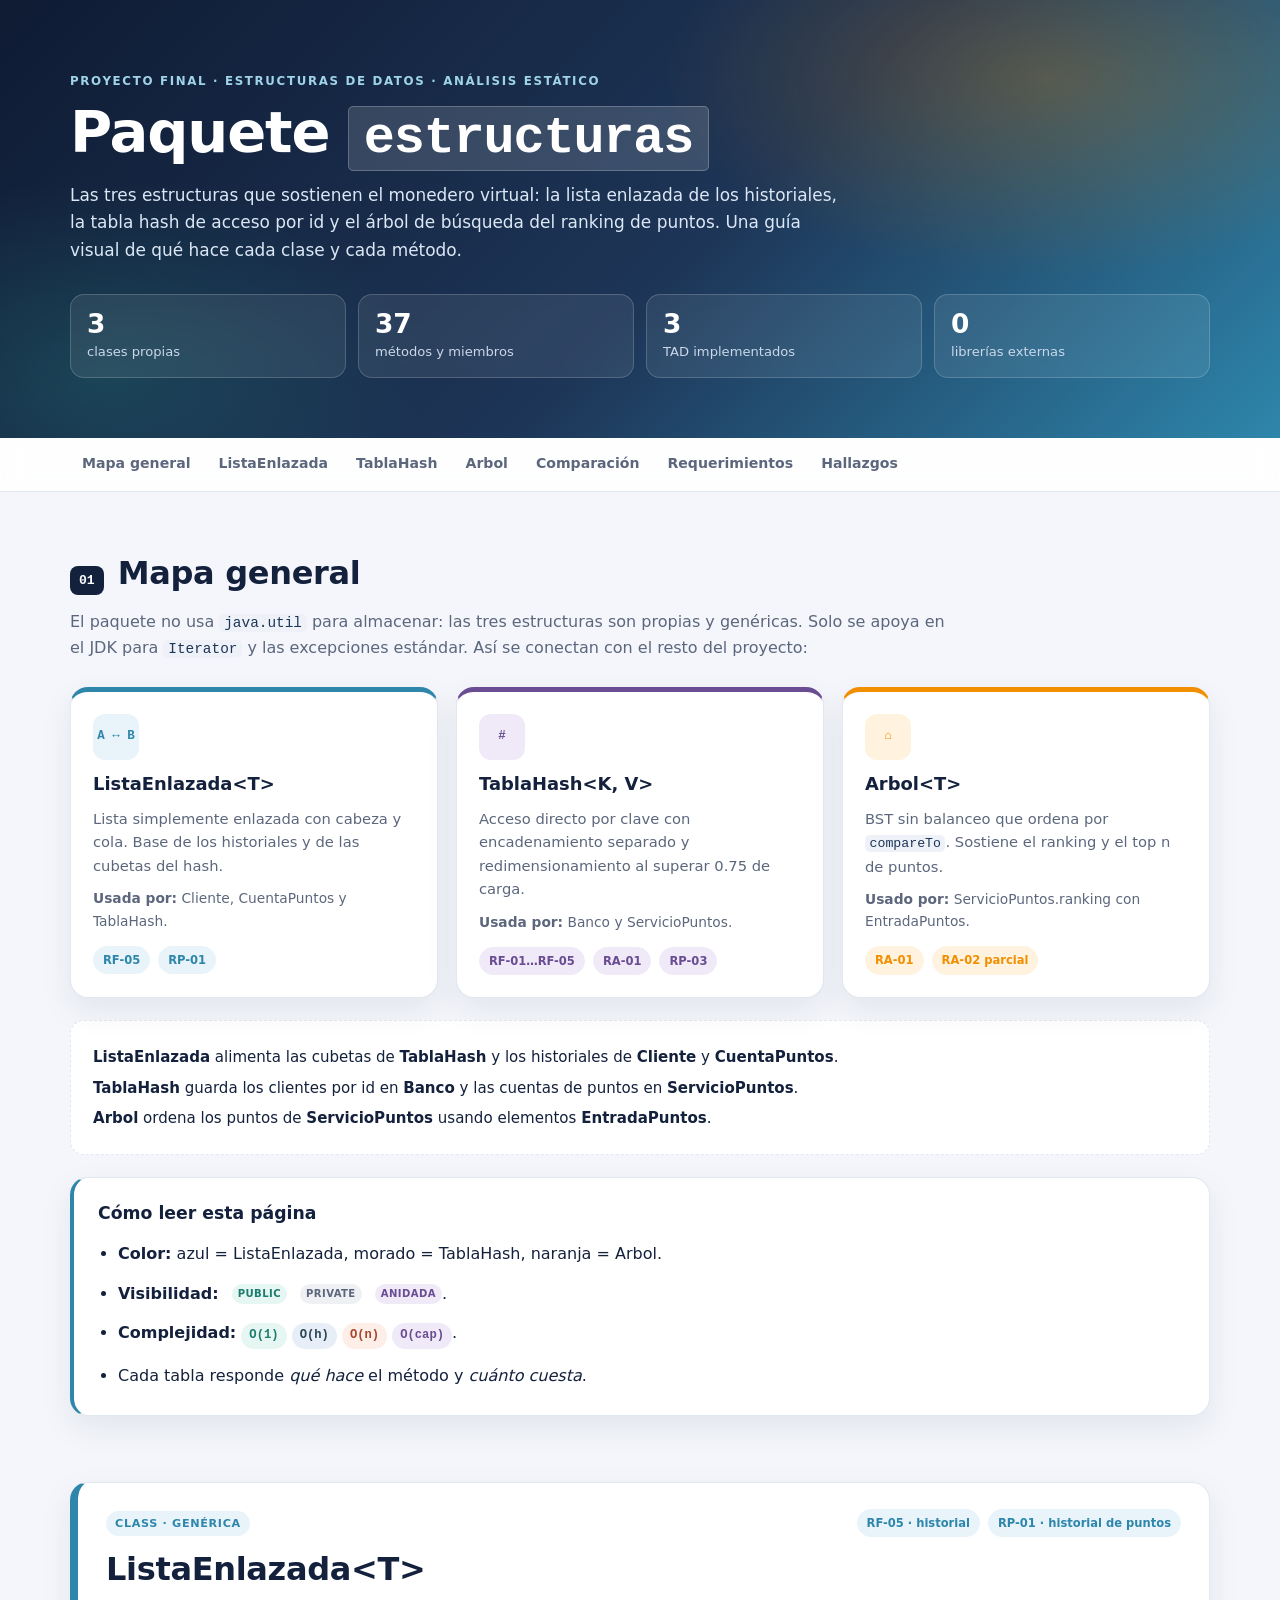
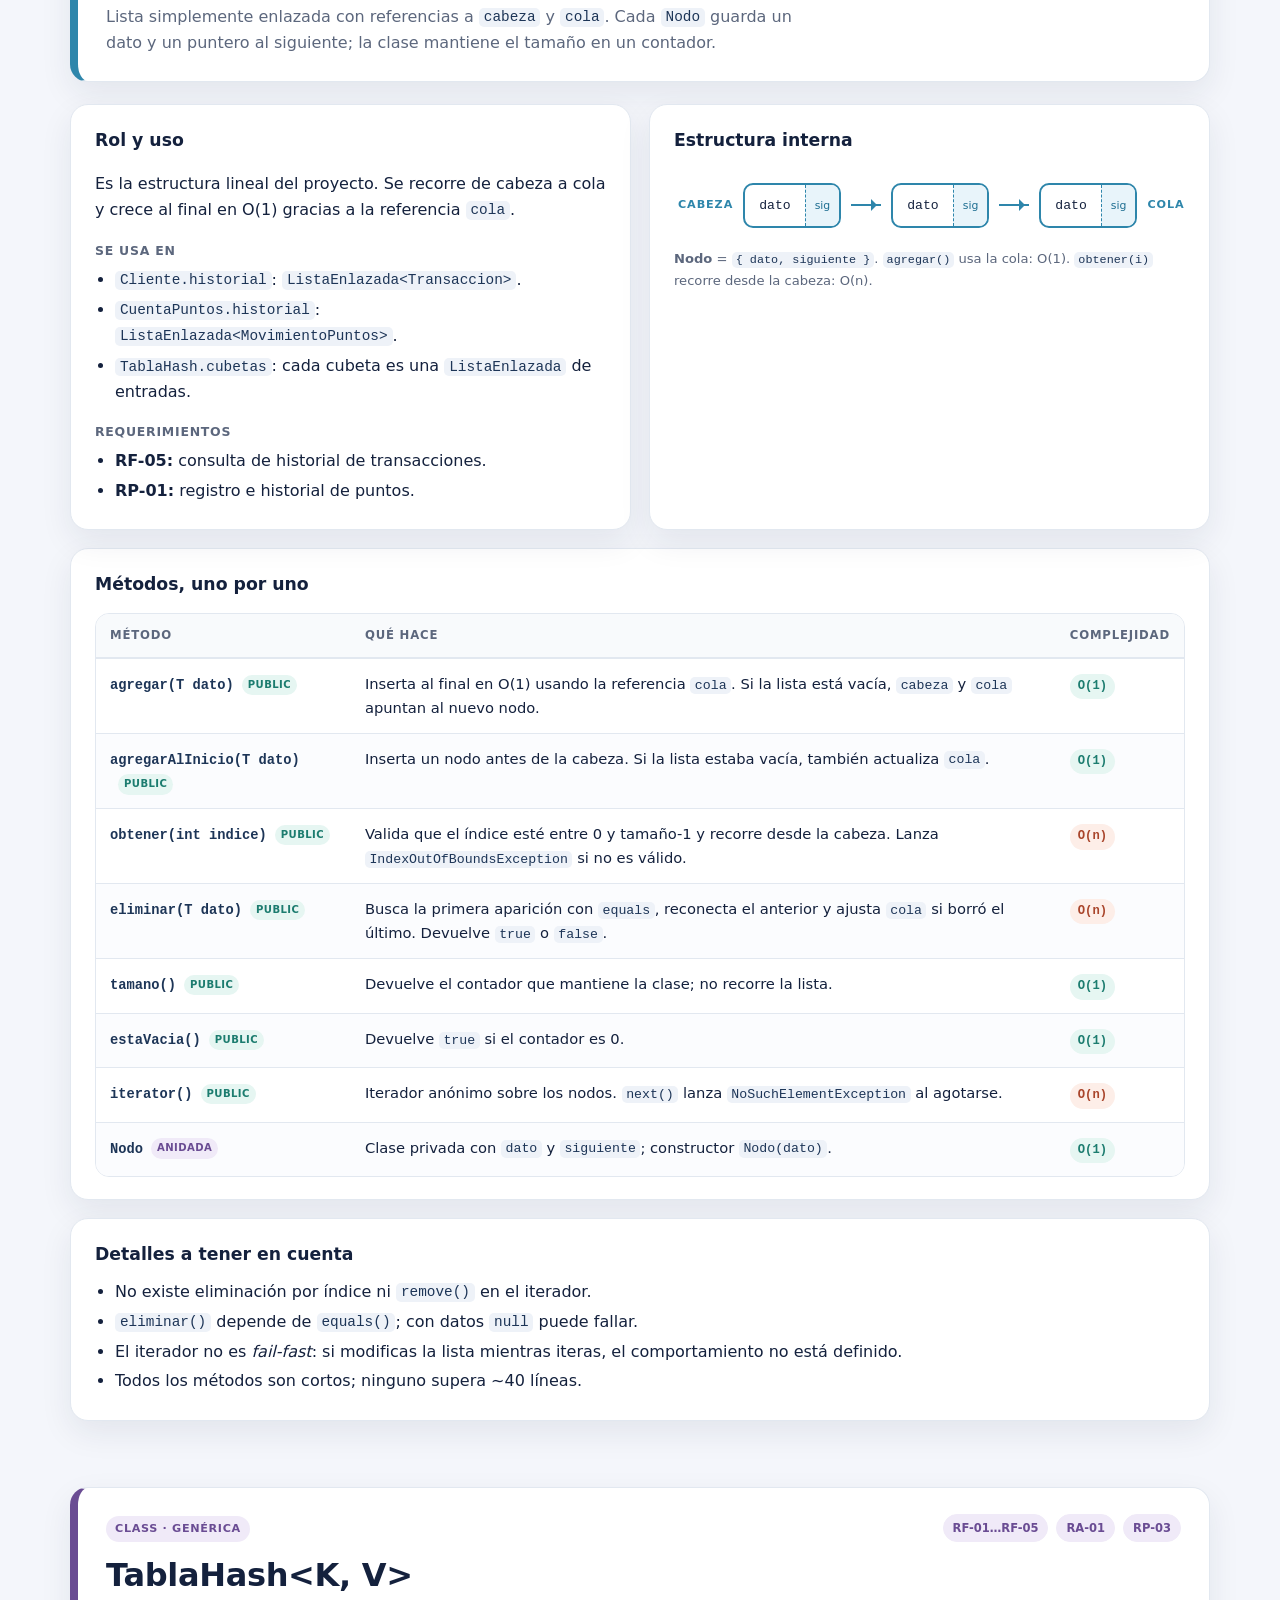
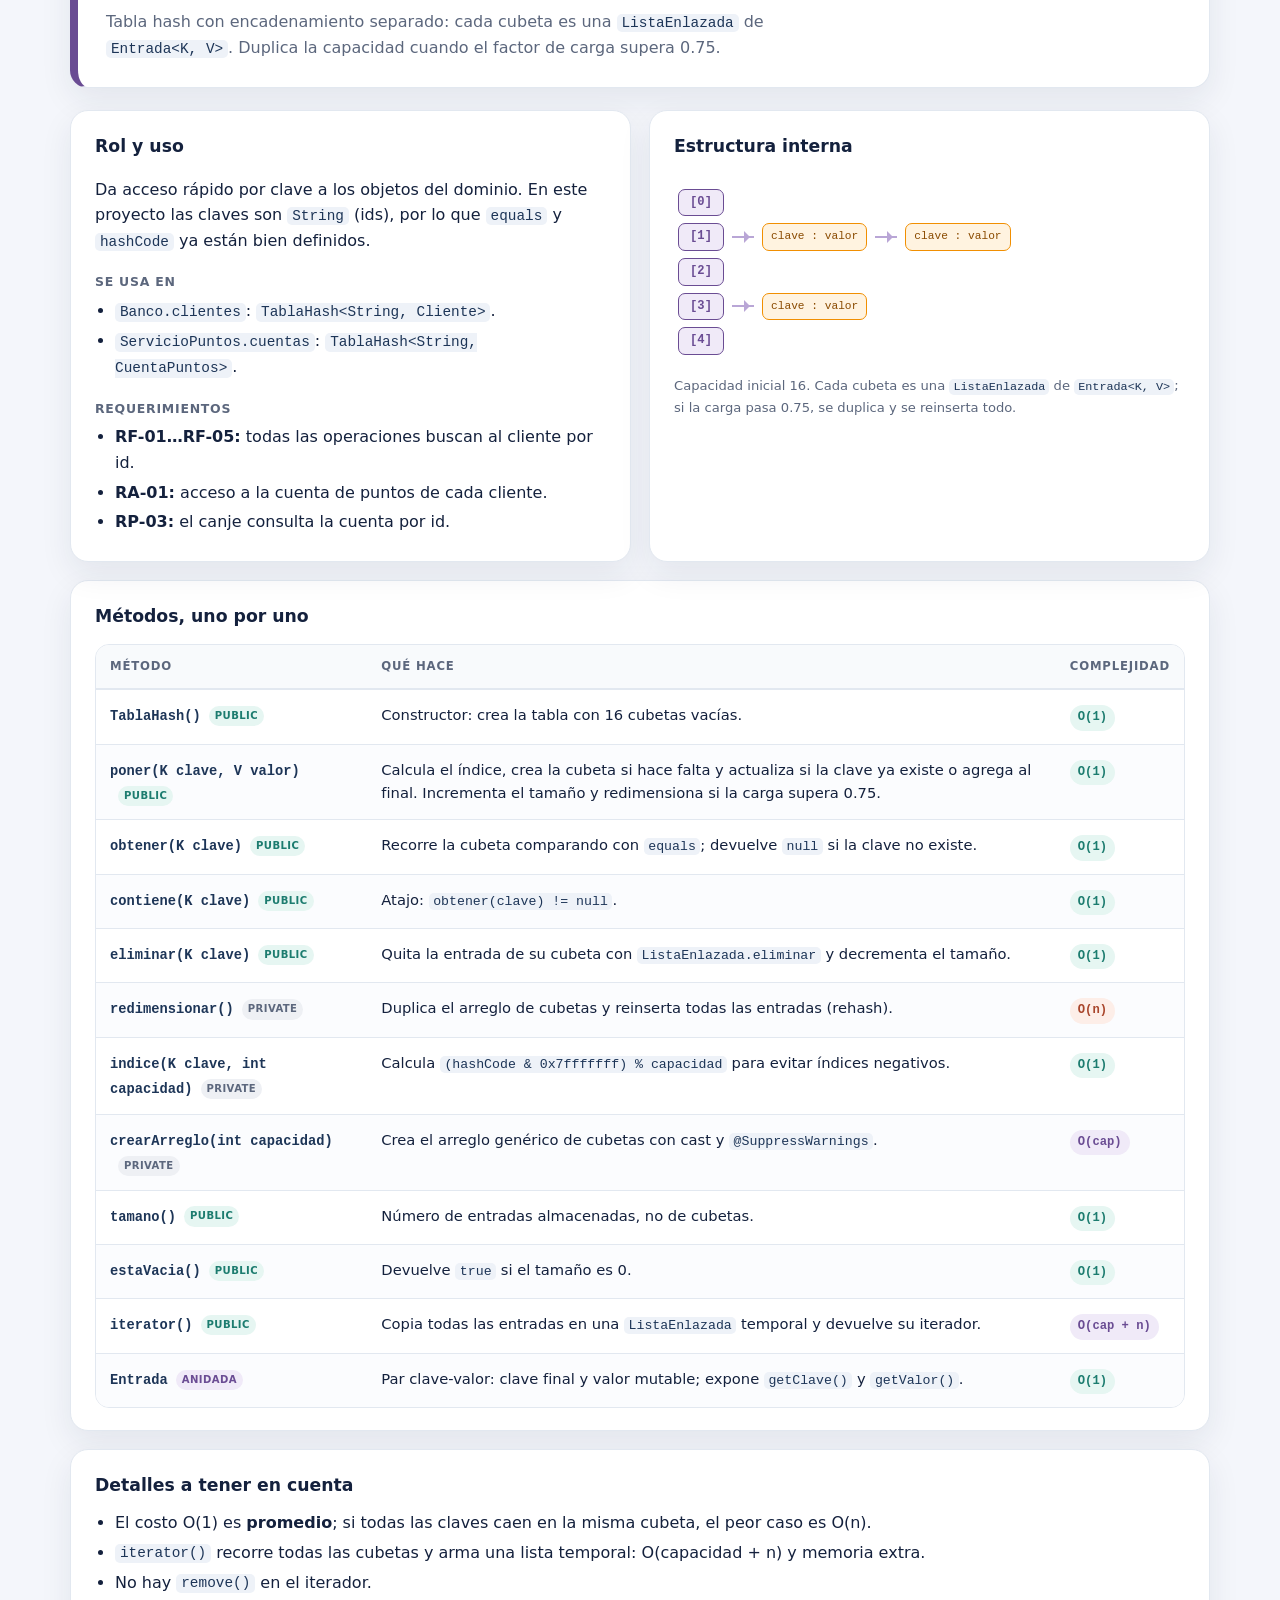
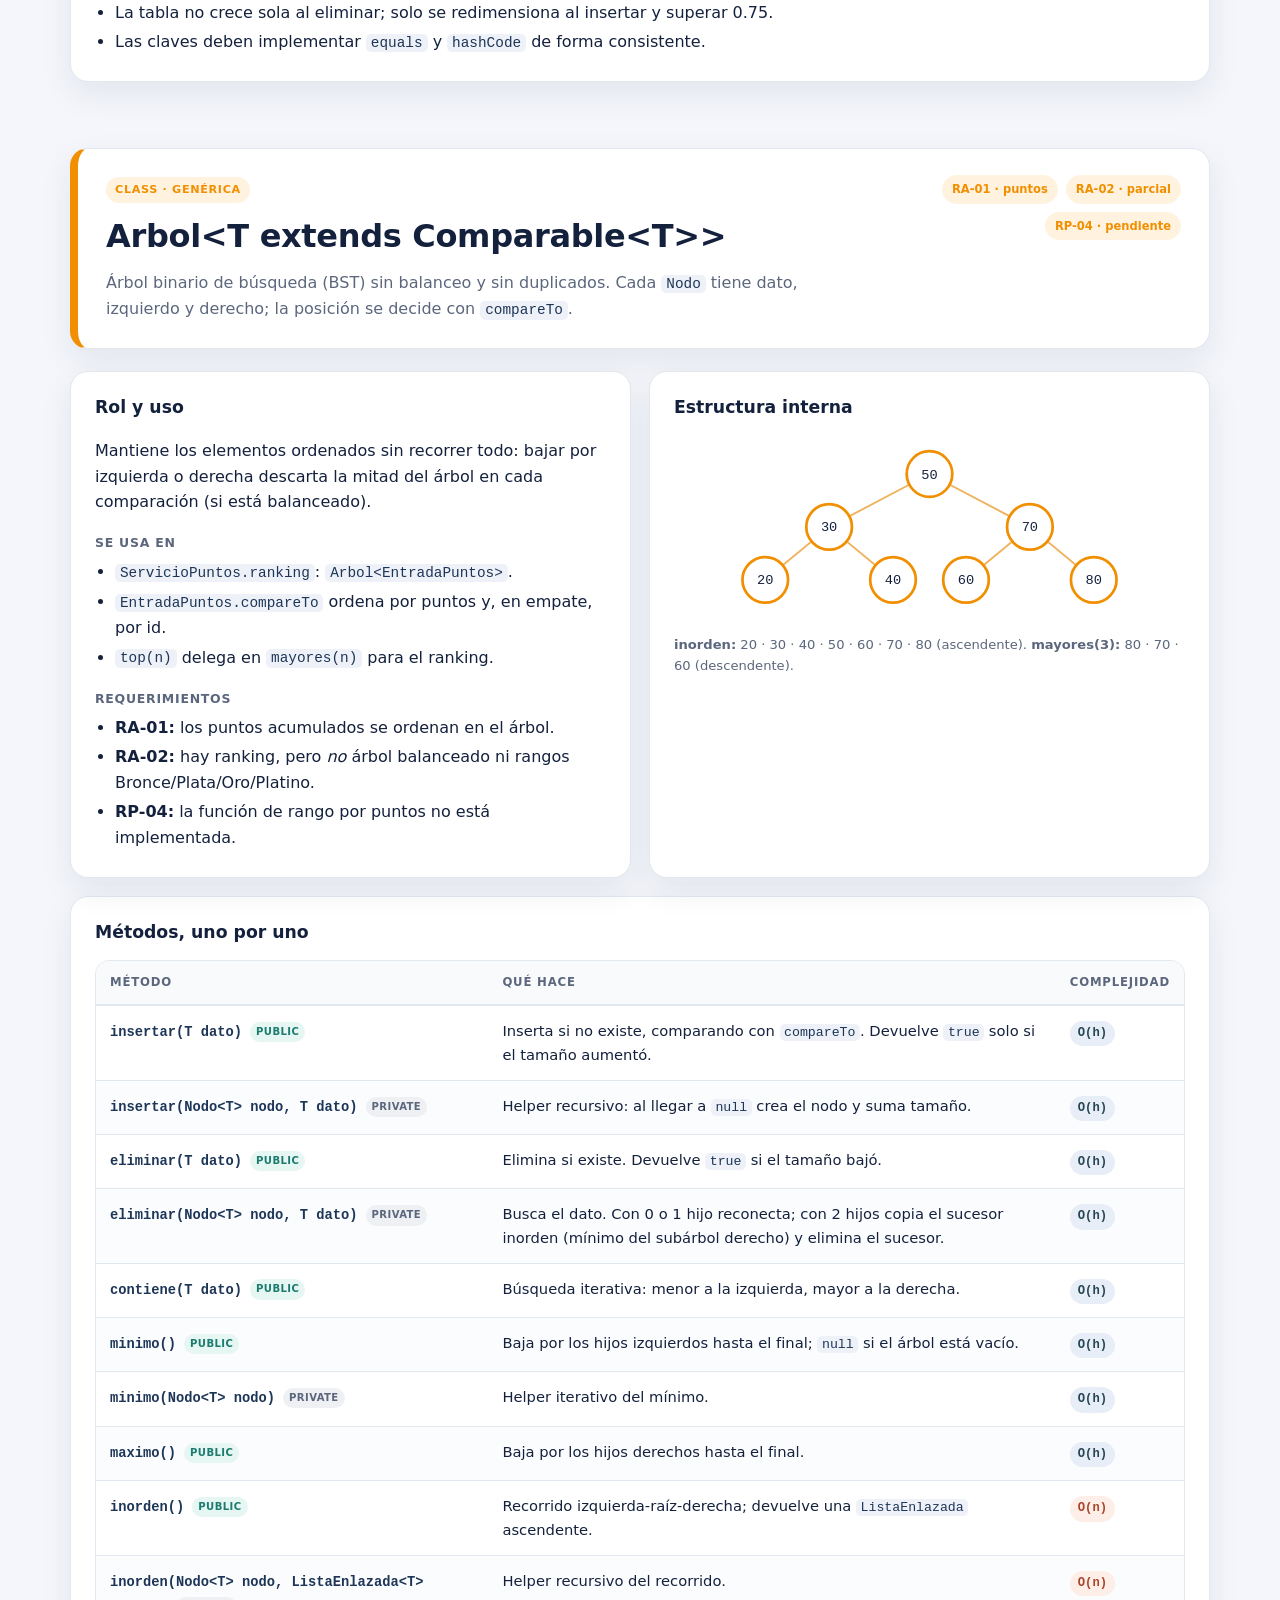
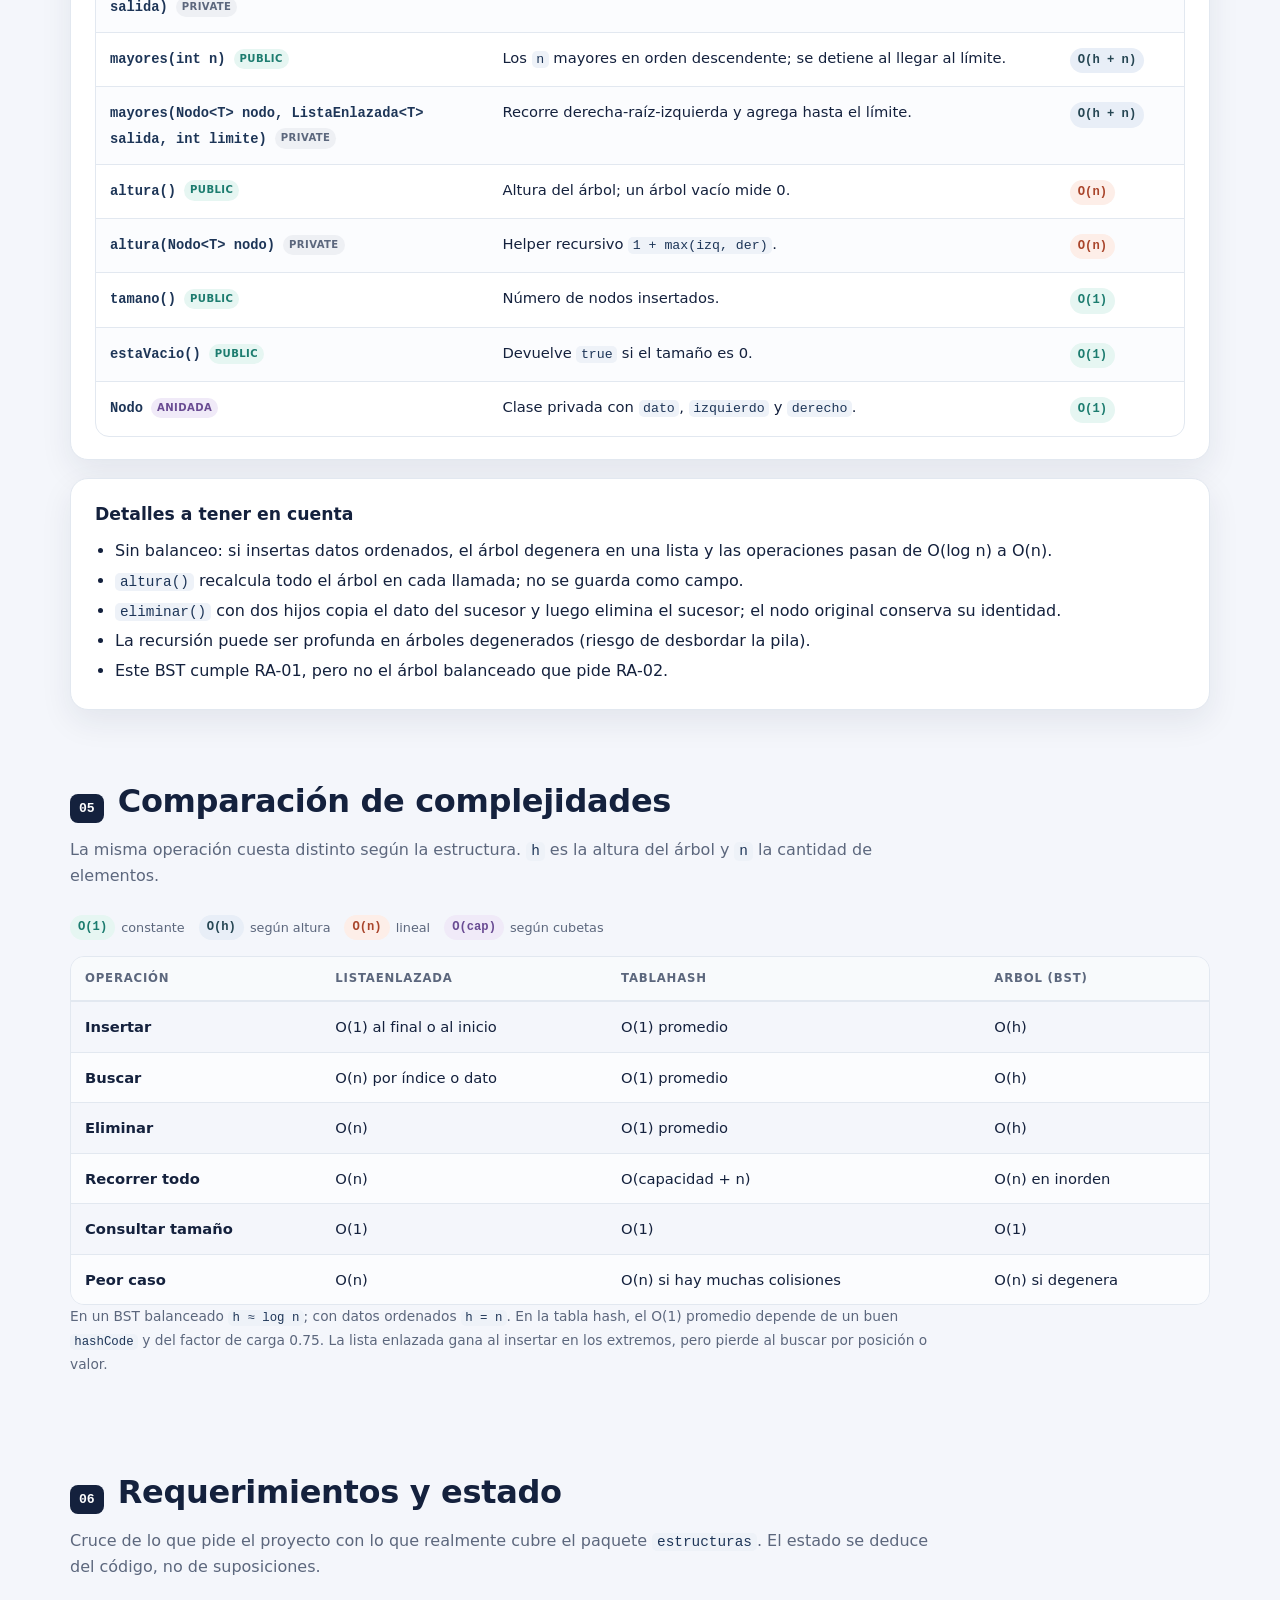
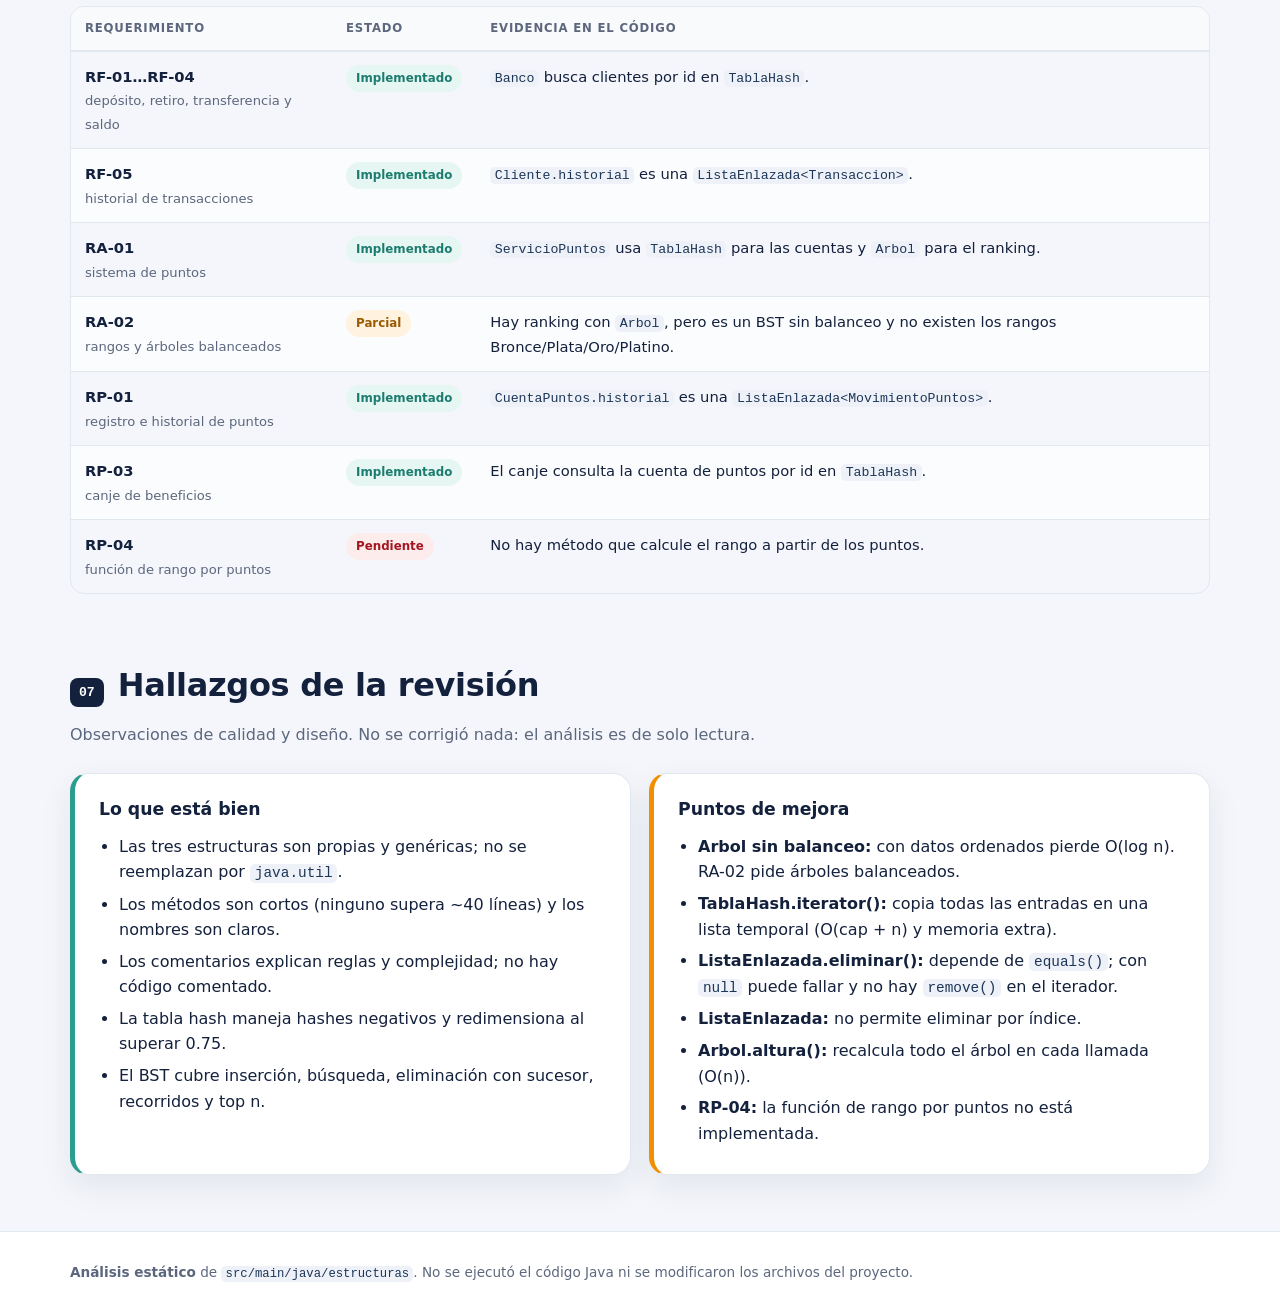
==== ilustraciones/explicacion_estructuras/index.html @ b75ca6d4 "Agrega pruebas JUnit, renombra com.monedero a interfaz y actualiza guias - Anade 49 pruebas JUnit 5 " ====
<!DOCTYPE html>
<html lang="es">
<head>
  <meta charset="UTF-8">
  <meta name="viewport" content="width=device-width, initial-scale=1">
  <meta name="description" content="Análisis visual del paquete estructuras del monedero virtual: ListaEnlazada, TablaHash y Arbol.">
  <title>Estructuras del monedero virtual</title>
  <link rel="stylesheet" href="estilos.css">
</head>
<body id="top">
  <a class="skip-link" href="#contenido">Saltar al contenido</a>

  <header class="hero">
    <div class="hero-inner">
      <p class="eyebrow">Proyecto final · Estructuras de datos · Análisis estático</p>
      <h1>Paquete <code>estructuras</code></h1>
      <p class="lead">
        Las tres estructuras que sostienen el monedero virtual: la lista enlazada de los
        historiales, la tabla hash de acceso por id y el árbol de búsqueda del ranking de
        puntos. Una guía visual de qué hace cada clase y cada método.
      </p>
      <ul class="hero-stats">
        <li><strong>3</strong><span>clases propias</span></li>
        <li><strong>37</strong><span>métodos y miembros</span></li>
        <li><strong>3</strong><span>TAD implementados</span></li>
        <li><strong>0</strong><span>librerías externas</span></li>
      </ul>
    </div>
  </header>

  <nav class="toc" aria-label="Contenido de la página">
    <div class="toc-inner">
      <a href="#mapa">Mapa general</a>
      <a href="#lista">ListaEnlazada</a>
      <a href="#hash">TablaHash</a>
      <a href="#arbol">Arbol</a>
      <a href="#comparacion">Comparación</a>
      <a href="#requerimientos">Requerimientos</a>
      <a href="#hallazgos">Hallazgos</a>
    </div>
  </nav>

  <main id="contenido">

    <section class="section" id="mapa">
      <div class="section-head">
        <span class="section-num">01</span>
        <h2>Mapa general</h2>
      </div>
      <p>
        El paquete no usa <code>java.util</code> para almacenar: las tres estructuras son
        propias y genéricas. Solo se apoya en el JDK para <code>Iterator</code> y las
        excepciones estándar. Así se conectan con el resto del proyecto:
      </p>

      <div class="map-grid">
        <article class="map-card map-lista">
          <span class="map-symbol" aria-hidden="true">A ↔ B</span>
          <h3>ListaEnlazada&lt;T&gt;</h3>
          <p>Lista simplemente enlazada con cabeza y cola. Base de los historiales y de las cubetas del hash.</p>
          <p class="map-use"><strong>Usada por:</strong> Cliente, CuentaPuntos y TablaHash.</p>
          <div class="req-tags"><span class="tag">RF-05</span><span class="tag">RP-01</span></div>
        </article>

        <article class="map-card map-hash">
          <span class="map-symbol" aria-hidden="true">#</span>
          <h3>TablaHash&lt;K, V&gt;</h3>
          <p>Acceso directo por clave con encadenamiento separado y redimensionamiento al superar 0.75 de carga.</p>
          <p class="map-use"><strong>Usada por:</strong> Banco y ServicioPuntos.</p>
          <div class="req-tags"><span class="tag">RF-01…RF-05</span><span class="tag">RA-01</span><span class="tag">RP-03</span></div>
        </article>

        <article class="map-card map-arbol">
          <span class="map-symbol" aria-hidden="true">⌂</span>
          <h3>Arbol&lt;T&gt;</h3>
          <p>BST sin balanceo que ordena por <code>compareTo</code>. Sostiene el ranking y el top n de puntos.</p>
          <p class="map-use"><strong>Usado por:</strong> ServicioPuntos.ranking con EntradaPuntos.</p>
          <div class="req-tags"><span class="tag">RA-01</span><span class="tag">RA-02 parcial</span></div>
        </article>
      </div>

      <ul class="relations">
        <li><strong>ListaEnlazada</strong> alimenta las cubetas de <strong>TablaHash</strong> y los historiales de <strong>Cliente</strong> y <strong>CuentaPuntos</strong>.</li>
        <li><strong>TablaHash</strong> guarda los clientes por id en <strong>Banco</strong> y las cuentas de puntos en <strong>ServicioPuntos</strong>.</li>
        <li><strong>Arbol</strong> ordena los puntos de <strong>ServicioPuntos</strong> usando elementos <strong>EntradaPuntos</strong>.</li>
      </ul>

      <aside class="card howto">
        <h3>Cómo leer esta página</h3>
        <ul>
          <li><strong>Color:</strong> azul = ListaEnlazada, morado = TablaHash, naranja = Arbol.</li>
          <li><strong>Visibilidad:</strong> <span class="vis public">public</span> <span class="vis private">private</span> <span class="vis nested">anidada</span>.</li>
          <li><strong>Complejidad:</strong> <span class="complexity o1">O(1)</span> <span class="complexity oh">O(h)</span> <span class="complexity on">O(n)</span> <span class="complexity ocap">O(cap)</span>.</li>
          <li>Cada tabla responde <em>qué hace</em> el método y <em>cuánto cuesta</em>.</li>
        </ul>
      </aside>
    </section>

    <section class="section class-lista" id="lista">
      <div class="class-head">
        <div>
          <span class="badge-kind">Class · genérica</span>
          <h2>ListaEnlazada&lt;T&gt;</h2>
          <p>
            Lista simplemente enlazada con referencias a <code>cabeza</code> y
            <code>cola</code>. Cada <code>Nodo</code> guarda un dato y un puntero al
            siguiente; la clase mantiene el tamaño en un contador.
          </p>
        </div>
        <div class="req-tags">
          <span class="tag">RF-05 · historial</span>
          <span class="tag">RP-01 · historial de puntos</span>
        </div>
      </div>

      <div class="grid-2">
        <article class="card">
          <h3>Rol y uso</h3>
          <p>
            Es la estructura lineal del proyecto. Se recorre de cabeza a cola y crece al
            final en O(1) gracias a la referencia <code>cola</code>.
          </p>
          <h4>Se usa en</h4>
          <ul>
            <li><code>Cliente.historial</code>: <code>ListaEnlazada&lt;Transaccion&gt;</code>.</li>
            <li><code>CuentaPuntos.historial</code>: <code>ListaEnlazada&lt;MovimientoPuntos&gt;</code>.</li>
            <li><code>TablaHash.cubetas</code>: cada cubeta es una <code>ListaEnlazada</code> de entradas.</li>
          </ul>
          <h4>Requerimientos</h4>
          <ul>
            <li><strong>RF-05:</strong> consulta de historial de transacciones.</li>
            <li><strong>RP-01:</strong> registro e historial de puntos.</li>
          </ul>
        </article>

        <article class="card visual-card">
          <h3>Estructura interna</h3>
          <div class="visual-scroll">
            <div class="ll" role="img" aria-label="Lista enlazada: cabeza apunta a tres nodos y cola al último">
              <span class="ll-label">cabeza</span>
              <div class="ll-node"><span class="ll-data">dato</span><span class="ll-sig">sig</span></div>
              <span class="ll-arrow" aria-hidden="true"></span>
              <div class="ll-node"><span class="ll-data">dato</span><span class="ll-sig">sig</span></div>
              <span class="ll-arrow" aria-hidden="true"></span>
              <div class="ll-node"><span class="ll-data">dato</span><span class="ll-sig">sig</span></div>
              <span class="ll-label">cola</span>
            </div>
          </div>
          <p class="caption">
            <strong>Nodo</strong> = <code>{ dato, siguiente }</code>. <code>agregar()</code>
            usa la cola: O(1). <code>obtener(i)</code> recorre desde la cabeza: O(n).
          </p>
        </article>
      </div>

      <article class="card method-card">
        <h3>Métodos, uno por uno</h3>
        <div class="table-wrap">
          <table>
            <caption class="sr-only">Métodos de ListaEnlazada</caption>
            <thead>
              <tr><th>Método</th><th>Qué hace</th><th>Complejidad</th></tr>
            </thead>
            <tbody>
              <tr>
                <td class="sig"><code>agregar(T dato)</code><span class="vis public">public</span></td>
                <td>Inserta al final en O(1) usando la referencia <code>cola</code>. Si la lista está vacía, <code>cabeza</code> y <code>cola</code> apuntan al nuevo nodo.</td>
                <td><span class="complexity o1">O(1)</span></td>
              </tr>
              <tr>
                <td class="sig"><code>agregarAlInicio(T dato)</code><span class="vis public">public</span></td>
                <td>Inserta un nodo antes de la cabeza. Si la lista estaba vacía, también actualiza <code>cola</code>.</td>
                <td><span class="complexity o1">O(1)</span></td>
              </tr>
              <tr>
                <td class="sig"><code>obtener(int indice)</code><span class="vis public">public</span></td>
                <td>Valida que el índice esté entre 0 y tamaño-1 y recorre desde la cabeza. Lanza <code>IndexOutOfBoundsException</code> si no es válido.</td>
                <td><span class="complexity on">O(n)</span></td>
              </tr>
              <tr>
                <td class="sig"><code>eliminar(T dato)</code><span class="vis public">public</span></td>
                <td>Busca la primera aparición con <code>equals</code>, reconecta el anterior y ajusta <code>cola</code> si borró el último. Devuelve <code>true</code> o <code>false</code>.</td>
                <td><span class="complexity on">O(n)</span></td>
              </tr>
              <tr>
                <td class="sig"><code>tamano()</code><span class="vis public">public</span></td>
                <td>Devuelve el contador que mantiene la clase; no recorre la lista.</td>
                <td><span class="complexity o1">O(1)</span></td>
              </tr>
              <tr>
                <td class="sig"><code>estaVacia()</code><span class="vis public">public</span></td>
                <td>Devuelve <code>true</code> si el contador es 0.</td>
                <td><span class="complexity o1">O(1)</span></td>
              </tr>
              <tr>
                <td class="sig"><code>iterator()</code><span class="vis public">public</span></td>
                <td>Iterador anónimo sobre los nodos. <code>next()</code> lanza <code>NoSuchElementException</code> al agotarse.</td>
                <td><span class="complexity on">O(n)</span></td>
              </tr>
              <tr>
                <td class="sig"><code>Nodo</code><span class="vis nested">anidada</span></td>
                <td>Clase privada con <code>dato</code> y <code>siguiente</code>; constructor <code>Nodo(dato)</code>.</td>
                <td><span class="complexity o1">O(1)</span></td>
              </tr>
            </tbody>
          </table>
        </div>
      </article>

      <article class="card notes">
        <h3>Detalles a tener en cuenta</h3>
        <ul>
          <li>No existe eliminación por índice ni <code>remove()</code> en el iterador.</li>
          <li><code>eliminar()</code> depende de <code>equals()</code>; con datos <code>null</code> puede fallar.</li>
          <li>El iterador no es <em>fail-fast</em>: si modificas la lista mientras iteras, el comportamiento no está definido.</li>
          <li>Todos los métodos son cortos; ninguno supera ~40 líneas.</li>
        </ul>
      </article>
    </section>

    <section class="section class-hash" id="hash">
      <div class="class-head">
        <div>
          <span class="badge-kind">Class · genérica</span>
          <h2>TablaHash&lt;K, V&gt;</h2>
          <p>
            Tabla hash con encadenamiento separado: cada cubeta es una
            <code>ListaEnlazada</code> de <code>Entrada&lt;K, V&gt;</code>. Duplica la
            capacidad cuando el factor de carga supera 0.75.
          </p>
        </div>
        <div class="req-tags">
          <span class="tag">RF-01…RF-05</span>
          <span class="tag">RA-01</span>
          <span class="tag">RP-03</span>
        </div>
      </div>

      <div class="grid-2">
        <article class="card">
          <h3>Rol y uso</h3>
          <p>
            Da acceso rápido por clave a los objetos del dominio. En este proyecto las
            claves son <code>String</code> (ids), por lo que <code>equals</code> y
            <code>hashCode</code> ya están bien definidos.
          </p>
          <h4>Se usa en</h4>
          <ul>
            <li><code>Banco.clientes</code>: <code>TablaHash&lt;String, Cliente&gt;</code>.</li>
            <li><code>ServicioPuntos.cuentas</code>: <code>TablaHash&lt;String, CuentaPuntos&gt;</code>.</li>
          </ul>
          <h4>Requerimientos</h4>
          <ul>
            <li><strong>RF-01…RF-05:</strong> todas las operaciones buscan al cliente por id.</li>
            <li><strong>RA-01:</strong> acceso a la cuenta de puntos de cada cliente.</li>
            <li><strong>RP-03:</strong> el canje consulta la cuenta por id.</li>
          </ul>
        </article>

        <article class="card visual-card">
          <h3>Estructura interna</h3>
          <div class="visual-scroll">
            <div class="hash" role="img" aria-label="Tabla hash con cinco cubetas; las cubetas 1 y 3 tienen entradas encadenadas">
              <div class="bucket-row"><span class="bucket">[0]</span></div>
              <div class="bucket-row">
                <span class="bucket">[1]</span>
                <span class="chain-arrow" aria-hidden="true"></span>
                <span class="entry">clave : valor</span>
                <span class="chain-arrow" aria-hidden="true"></span>
                <span class="entry">clave : valor</span>
              </div>
              <div class="bucket-row"><span class="bucket">[2]</span></div>
              <div class="bucket-row">
                <span class="bucket">[3]</span>
                <span class="chain-arrow" aria-hidden="true"></span>
                <span class="entry">clave : valor</span>
              </div>
              <div class="bucket-row"><span class="bucket">[4]</span></div>
            </div>
          </div>
          <p class="caption">
            Capacidad inicial 16. Cada cubeta es una <code>ListaEnlazada</code> de
            <code>Entrada&lt;K, V&gt;</code>; si la carga pasa 0.75, se duplica y se
            reinserta todo.
          </p>
        </article>
      </div>

      <article class="card method-card">
        <h3>Métodos, uno por uno</h3>
        <div class="table-wrap">
          <table>
            <caption class="sr-only">Métodos de TablaHash</caption>
            <thead>
              <tr><th>Método</th><th>Qué hace</th><th>Complejidad</th></tr>
            </thead>
            <tbody>
              <tr>
                <td class="sig"><code>TablaHash()</code><span class="vis public">public</span></td>
                <td>Constructor: crea la tabla con 16 cubetas vacías.</td>
                <td><span class="complexity o1">O(1)</span></td>
              </tr>
              <tr>
                <td class="sig"><code>poner(K clave, V valor)</code><span class="vis public">public</span></td>
                <td>Calcula el índice, crea la cubeta si hace falta y actualiza si la clave ya existe o agrega al final. Incrementa el tamaño y redimensiona si la carga supera 0.75.</td>
                <td><span class="complexity o1">O(1)</span></td>
              </tr>
              <tr>
                <td class="sig"><code>obtener(K clave)</code><span class="vis public">public</span></td>
                <td>Recorre la cubeta comparando con <code>equals</code>; devuelve <code>null</code> si la clave no existe.</td>
                <td><span class="complexity o1">O(1)</span></td>
              </tr>
              <tr>
                <td class="sig"><code>contiene(K clave)</code><span class="vis public">public</span></td>
                <td>Atajo: <code>obtener(clave) != null</code>.</td>
                <td><span class="complexity o1">O(1)</span></td>
              </tr>
              <tr>
                <td class="sig"><code>eliminar(K clave)</code><span class="vis public">public</span></td>
                <td>Quita la entrada de su cubeta con <code>ListaEnlazada.eliminar</code> y decrementa el tamaño.</td>
                <td><span class="complexity o1">O(1)</span></td>
              </tr>
              <tr>
                <td class="sig"><code>redimensionar()</code><span class="vis private">private</span></td>
                <td>Duplica el arreglo de cubetas y reinserta todas las entradas (rehash).</td>
                <td><span class="complexity on">O(n)</span></td>
              </tr>
              <tr>
                <td class="sig"><code>indice(K clave, int capacidad)</code><span class="vis private">private</span></td>
                <td>Calcula <code>(hashCode &amp; 0x7fffffff) % capacidad</code> para evitar índices negativos.</td>
                <td><span class="complexity o1">O(1)</span></td>
              </tr>
              <tr>
                <td class="sig"><code>crearArreglo(int capacidad)</code><span class="vis private">private</span></td>
                <td>Crea el arreglo genérico de cubetas con cast y <code>@SuppressWarnings</code>.</td>
                <td><span class="complexity ocap">O(cap)</span></td>
              </tr>
              <tr>
                <td class="sig"><code>tamano()</code><span class="vis public">public</span></td>
                <td>Número de entradas almacenadas, no de cubetas.</td>
                <td><span class="complexity o1">O(1)</span></td>
              </tr>
              <tr>
                <td class="sig"><code>estaVacia()</code><span class="vis public">public</span></td>
                <td>Devuelve <code>true</code> si el tamaño es 0.</td>
                <td><span class="complexity o1">O(1)</span></td>
              </tr>
              <tr>
                <td class="sig"><code>iterator()</code><span class="vis public">public</span></td>
                <td>Copia todas las entradas en una <code>ListaEnlazada</code> temporal y devuelve su iterador.</td>
                <td><span class="complexity ocap">O(cap + n)</span></td>
              </tr>
              <tr>
                <td class="sig"><code>Entrada</code><span class="vis nested">anidada</span></td>
                <td>Par clave-valor: clave final y valor mutable; expone <code>getClave()</code> y <code>getValor()</code>.</td>
                <td><span class="complexity o1">O(1)</span></td>
              </tr>
            </tbody>
          </table>
        </div>
      </article>

      <article class="card notes">
        <h3>Detalles a tener en cuenta</h3>
        <ul>
          <li>El costo O(1) es <strong>promedio</strong>; si todas las claves caen en la misma cubeta, el peor caso es O(n).</li>
          <li><code>iterator()</code> recorre todas las cubetas y arma una lista temporal: O(capacidad + n) y memoria extra.</li>
          <li>No hay <code>remove()</code> en el iterador.</li>
          <li>La tabla no crece sola al eliminar; solo se redimensiona al insertar y superar 0.75.</li>
          <li>Las claves deben implementar <code>equals</code> y <code>hashCode</code> de forma consistente.</li>
        </ul>
      </article>
    </section>

    <section class="section class-arbol" id="arbol">
      <div class="class-head">
        <div>
          <span class="badge-kind">Class · genérica</span>
          <h2>Arbol&lt;T extends Comparable&lt;T&gt;&gt;</h2>
          <p>
            Árbol binario de búsqueda (BST) sin balanceo y sin duplicados. Cada
            <code>Nodo</code> tiene dato, izquierdo y derecho; la posición se decide con
            <code>compareTo</code>.
          </p>
        </div>
        <div class="req-tags">
          <span class="tag">RA-01 · puntos</span>
          <span class="tag">RA-02 · parcial</span>
          <span class="tag">RP-04 · pendiente</span>
        </div>
      </div>

      <div class="grid-2">
        <article class="card">
          <h3>Rol y uso</h3>
          <p>
            Mantiene los elementos ordenados sin recorrer todo: bajar por izquierda o
            derecha descarta la mitad del árbol en cada comparación (si está balanceado).
          </p>
          <h4>Se usa en</h4>
          <ul>
            <li><code>ServicioPuntos.ranking</code>: <code>Arbol&lt;EntradaPuntos&gt;</code>.</li>
            <li><code>EntradaPuntos.compareTo</code> ordena por puntos y, en empate, por id.</li>
            <li><code>top(n)</code> delega en <code>mayores(n)</code> para el ranking.</li>
          </ul>
          <h4>Requerimientos</h4>
          <ul>
            <li><strong>RA-01:</strong> los puntos acumulados se ordenan en el árbol.</li>
            <li><strong>RA-02:</strong> hay ranking, pero <em>no</em> árbol balanceado ni rangos Bronce/Plata/Oro/Platino.</li>
            <li><strong>RP-04:</strong> la función de rango por puntos no está implementada.</li>
          </ul>
        </article>

        <article class="card visual-card">
          <h3>Estructura interna</h3>
          <svg class="tree-visual" viewBox="0 0 560 210" role="img" aria-labelledby="arbol-title arbol-desc">
            <title id="arbol-title">Árbol binario de búsqueda de ejemplo</title>
            <desc id="arbol-desc">El 50 está en la raíz; 30 y 70 cuelgan de él; 20, 40, 60 y 80 son hojas.</desc>
            <g stroke="#f0b25e" stroke-width="2">
              <line x1="280" y1="46" x2="170" y2="104"></line>
              <line x1="280" y1="46" x2="390" y2="104"></line>
              <line x1="170" y1="104" x2="100" y2="162"></line>
              <line x1="170" y1="104" x2="240" y2="162"></line>
              <line x1="390" y1="104" x2="320" y2="162"></line>
              <line x1="390" y1="104" x2="460" y2="162"></line>
            </g>
            <g fill="#ffffff" stroke="#f18f01" stroke-width="3">
              <circle cx="280" cy="46" r="25"></circle>
              <circle cx="170" cy="104" r="25"></circle>
              <circle cx="390" cy="104" r="25"></circle>
              <circle cx="100" cy="162" r="25"></circle>
              <circle cx="240" cy="162" r="25"></circle>
              <circle cx="320" cy="162" r="25"></circle>
              <circle cx="460" cy="162" r="25"></circle>
            </g>
            <g fill="#14213d" font-family="Consolas, monospace" font-size="15" text-anchor="middle">
              <text x="280" y="51">50</text>
              <text x="170" y="109">30</text>
              <text x="390" y="109">70</text>
              <text x="100" y="167">20</text>
              <text x="240" y="167">40</text>
              <text x="320" y="167">60</text>
              <text x="460" y="167">80</text>
            </g>
          </svg>
          <p class="caption">
            <strong>inorden:</strong> 20 · 30 · 40 · 50 · 60 · 70 · 80 (ascendente).
            <strong>mayores(3):</strong> 80 · 70 · 60 (descendente).
          </p>
        </article>
      </div>

      <article class="card method-card">
        <h3>Métodos, uno por uno</h3>
        <div class="table-wrap">
          <table>
            <caption class="sr-only">Métodos de Arbol</caption>
            <thead>
              <tr><th>Método</th><th>Qué hace</th><th>Complejidad</th></tr>
            </thead>
            <tbody>
              <tr>
                <td class="sig"><code>insertar(T dato)</code><span class="vis public">public</span></td>
                <td>Inserta si no existe, comparando con <code>compareTo</code>. Devuelve <code>true</code> solo si el tamaño aumentó.</td>
                <td><span class="complexity oh">O(h)</span></td>
              </tr>
              <tr>
                <td class="sig"><code>insertar(Nodo&lt;T&gt; nodo, T dato)</code><span class="vis private">private</span></td>
                <td>Helper recursivo: al llegar a <code>null</code> crea el nodo y suma tamaño.</td>
                <td><span class="complexity oh">O(h)</span></td>
              </tr>
              <tr>
                <td class="sig"><code>eliminar(T dato)</code><span class="vis public">public</span></td>
                <td>Elimina si existe. Devuelve <code>true</code> si el tamaño bajó.</td>
                <td><span class="complexity oh">O(h)</span></td>
              </tr>
              <tr>
                <td class="sig"><code>eliminar(Nodo&lt;T&gt; nodo, T dato)</code><span class="vis private">private</span></td>
                <td>Busca el dato. Con 0 o 1 hijo reconecta; con 2 hijos copia el sucesor inorden (mínimo del subárbol derecho) y elimina el sucesor.</td>
                <td><span class="complexity oh">O(h)</span></td>
              </tr>
              <tr>
                <td class="sig"><code>contiene(T dato)</code><span class="vis public">public</span></td>
                <td>Búsqueda iterativa: menor a la izquierda, mayor a la derecha.</td>
                <td><span class="complexity oh">O(h)</span></td>
              </tr>
              <tr>
                <td class="sig"><code>minimo()</code><span class="vis public">public</span></td>
                <td>Baja por los hijos izquierdos hasta el final; <code>null</code> si el árbol está vacío.</td>
                <td><span class="complexity oh">O(h)</span></td>
              </tr>
              <tr>
                <td class="sig"><code>minimo(Nodo&lt;T&gt; nodo)</code><span class="vis private">private</span></td>
                <td>Helper iterativo del mínimo.</td>
                <td><span class="complexity oh">O(h)</span></td>
              </tr>
              <tr>
                <td class="sig"><code>maximo()</code><span class="vis public">public</span></td>
                <td>Baja por los hijos derechos hasta el final.</td>
                <td><span class="complexity oh">O(h)</span></td>
              </tr>
              <tr>
                <td class="sig"><code>inorden()</code><span class="vis public">public</span></td>
                <td>Recorrido izquierda-raíz-derecha; devuelve una <code>ListaEnlazada</code> ascendente.</td>
                <td><span class="complexity on">O(n)</span></td>
              </tr>
              <tr>
                <td class="sig"><code>inorden(Nodo&lt;T&gt; nodo, ListaEnlazada&lt;T&gt; salida)</code><span class="vis private">private</span></td>
                <td>Helper recursivo del recorrido.</td>
                <td><span class="complexity on">O(n)</span></td>
              </tr>
              <tr>
                <td class="sig"><code>mayores(int n)</code><span class="vis public">public</span></td>
                <td>Los <code>n</code> mayores en orden descendente; se detiene al llegar al límite.</td>
                <td><span class="complexity oh">O(h + n)</span></td>
              </tr>
              <tr>
                <td class="sig"><code>mayores(Nodo&lt;T&gt; nodo, ListaEnlazada&lt;T&gt; salida, int limite)</code><span class="vis private">private</span></td>
                <td>Recorre derecha-raíz-izquierda y agrega hasta el límite.</td>
                <td><span class="complexity oh">O(h + n)</span></td>
              </tr>
              <tr>
                <td class="sig"><code>altura()</code><span class="vis public">public</span></td>
                <td>Altura del árbol; un árbol vacío mide 0.</td>
                <td><span class="complexity on">O(n)</span></td>
              </tr>
              <tr>
                <td class="sig"><code>altura(Nodo&lt;T&gt; nodo)</code><span class="vis private">private</span></td>
                <td>Helper recursivo <code>1 + max(izq, der)</code>.</td>
                <td><span class="complexity on">O(n)</span></td>
              </tr>
              <tr>
                <td class="sig"><code>tamano()</code><span class="vis public">public</span></td>
                <td>Número de nodos insertados.</td>
                <td><span class="complexity o1">O(1)</span></td>
              </tr>
              <tr>
                <td class="sig"><code>estaVacio()</code><span class="vis public">public</span></td>
                <td>Devuelve <code>true</code> si el tamaño es 0.</td>
                <td><span class="complexity o1">O(1)</span></td>
              </tr>
              <tr>
                <td class="sig"><code>Nodo</code><span class="vis nested">anidada</span></td>
                <td>Clase privada con <code>dato</code>, <code>izquierdo</code> y <code>derecho</code>.</td>
                <td><span class="complexity o1">O(1)</span></td>
              </tr>
            </tbody>
          </table>
        </div>
      </article>

      <article class="card notes">
        <h3>Detalles a tener en cuenta</h3>
        <ul>
          <li>Sin balanceo: si insertas datos ordenados, el árbol degenera en una lista y las operaciones pasan de O(log n) a O(n).</li>
          <li><code>altura()</code> recalcula todo el árbol en cada llamada; no se guarda como campo.</li>
          <li><code>eliminar()</code> con dos hijos copia el dato del sucesor y luego elimina el sucesor; el nodo original conserva su identidad.</li>
          <li>La recursión puede ser profunda en árboles degenerados (riesgo de desbordar la pila).</li>
          <li>Este BST cumple RA-01, pero no el árbol balanceado que pide RA-02.</li>
        </ul>
      </article>
    </section>

    <section class="section" id="comparacion">
      <div class="section-head">
        <span class="section-num">05</span>
        <h2>Comparación de complejidades</h2>
      </div>
      <p>
        La misma operación cuesta distinto según la estructura. <code>h</code> es la
        altura del árbol y <code>n</code> la cantidad de elementos.
      </p>

      <div class="legend">
        <span><span class="complexity o1">O(1)</span> constante</span>
        <span><span class="complexity oh">O(h)</span> según altura</span>
        <span><span class="complexity on">O(n)</span> lineal</span>
        <span><span class="complexity ocap">O(cap)</span> según cubetas</span>
      </div>

      <div class="table-wrap">
        <table class="cmp">
          <caption class="sr-only">Comparación de complejidades entre las tres estructuras</caption>
          <thead>
            <tr><th>Operación</th><th>ListaEnlazada</th><th>TablaHash</th><th>Arbol (BST)</th></tr>
          </thead>
          <tbody>
            <tr>
              <td><strong>Insertar</strong></td>
              <td>O(1) al final o al inicio</td>
              <td>O(1) promedio</td>
              <td>O(h)</td>
            </tr>
            <tr>
              <td><strong>Buscar</strong></td>
              <td>O(n) por índice o dato</td>
              <td>O(1) promedio</td>
              <td>O(h)</td>
            </tr>
            <tr>
              <td><strong>Eliminar</strong></td>
              <td>O(n)</td>
              <td>O(1) promedio</td>
              <td>O(h)</td>
            </tr>
            <tr>
              <td><strong>Recorrer todo</strong></td>
              <td>O(n)</td>
              <td>O(capacidad + n)</td>
              <td>O(n) en inorden</td>
            </tr>
            <tr>
              <td><strong>Consultar tamaño</strong></td>
              <td>O(1)</td>
              <td>O(1)</td>
              <td>O(1)</td>
            </tr>
            <tr>
              <td><strong>Peor caso</strong></td>
              <td>O(n)</td>
              <td>O(n) si hay muchas colisiones</td>
              <td>O(n) si degenera</td>
            </tr>
          </tbody>
        </table>
      </div>

      <p class="footnote">
        En un BST balanceado <code>h ≈ log n</code>; con datos ordenados <code>h = n</code>.
        En la tabla hash, el O(1) promedio depende de un buen <code>hashCode</code> y del
        factor de carga 0.75. La lista enlazada gana al insertar en los extremos, pero
        pierde al buscar por posición o valor.
      </p>
    </section>

    <section class="section" id="requerimientos">
      <div class="section-head">
        <span class="section-num">06</span>
        <h2>Requerimientos y estado</h2>
      </div>
      <p>
        Cruce de lo que pide el proyecto con lo que realmente cubre el paquete
        <code>estructuras</code>. El estado se deduce del código, no de suposiciones.
      </p>

      <div class="table-wrap">
        <table>
          <caption class="sr-only">Requerimientos cubiertos por el paquete estructuras</caption>
          <thead>
            <tr><th>Requerimiento</th><th>Estado</th><th>Evidencia en el código</th></tr>
          </thead>
          <tbody>
            <tr>
              <td><strong>RF-01…RF-04</strong><br><span class="muted">depósito, retiro, transferencia y saldo</span></td>
              <td><span class="status ok">Implementado</span></td>
              <td><code>Banco</code> busca clientes por id en <code>TablaHash</code>.</td>
            </tr>
            <tr>
              <td><strong>RF-05</strong><br><span class="muted">historial de transacciones</span></td>
              <td><span class="status ok">Implementado</span></td>
              <td><code>Cliente.historial</code> es una <code>ListaEnlazada&lt;Transaccion&gt;</code>.</td>
            </tr>
            <tr>
              <td><strong>RA-01</strong><br><span class="muted">sistema de puntos</span></td>
              <td><span class="status ok">Implementado</span></td>
              <td><code>ServicioPuntos</code> usa <code>TablaHash</code> para las cuentas y <code>Arbol</code> para el ranking.</td>
            </tr>
            <tr>
              <td><strong>RA-02</strong><br><span class="muted">rangos y árboles balanceados</span></td>
              <td><span class="status partial">Parcial</span></td>
              <td>Hay ranking con <code>Arbol</code>, pero es un BST sin balanceo y no existen los rangos Bronce/Plata/Oro/Platino.</td>
            </tr>
            <tr>
              <td><strong>RP-01</strong><br><span class="muted">registro e historial de puntos</span></td>
              <td><span class="status ok">Implementado</span></td>
              <td><code>CuentaPuntos.historial</code> es una <code>ListaEnlazada&lt;MovimientoPuntos&gt;</code>.</td>
            </tr>
            <tr>
              <td><strong>RP-03</strong><br><span class="muted">canje de beneficios</span></td>
              <td><span class="status ok">Implementado</span></td>
              <td>El canje consulta la cuenta de puntos por id en <code>TablaHash</code>.</td>
            </tr>
            <tr>
              <td><strong>RP-04</strong><br><span class="muted">función de rango por puntos</span></td>
              <td><span class="status pending">Pendiente</span></td>
              <td>No hay método que calcule el rango a partir de los puntos.</td>
            </tr>
          </tbody>
        </table>
      </div>
    </section>

    <section class="section" id="hallazgos">
      <div class="section-head">
        <span class="section-num">07</span>
        <h2>Hallazgos de la revisión</h2>
      </div>
      <p>
        Observaciones de calidad y diseño. No se corrigió nada: el análisis es de solo
        lectura.
      </p>

      <div class="findings">
        <article class="finding good">
          <h3>Lo que está bien</h3>
          <ul>
            <li>Las tres estructuras son propias y genéricas; no se reemplazan por <code>java.util</code>.</li>
            <li>Los métodos son cortos (ninguno supera ~40 líneas) y los nombres son claros.</li>
            <li>Los comentarios explican reglas y complejidad; no hay código comentado.</li>
            <li>La tabla hash maneja hashes negativos y redimensiona al superar 0.75.</li>
            <li>El BST cubre inserción, búsqueda, eliminación con sucesor, recorridos y top n.</li>
          </ul>
        </article>

        <article class="finding warn">
          <h3>Puntos de mejora</h3>
          <ul>
            <li><strong>Arbol sin balanceo:</strong> con datos ordenados pierde O(log n). RA-02 pide árboles balanceados.</li>
            <li><strong>TablaHash.iterator():</strong> copia todas las entradas en una lista temporal (O(cap + n) y memoria extra).</li>
            <li><strong>ListaEnlazada.eliminar():</strong> depende de <code>equals()</code>; con <code>null</code> puede fallar y no hay <code>remove()</code> en el iterador.</li>
            <li><strong>ListaEnlazada:</strong> no permite eliminar por índice.</li>
            <li><strong>Arbol.altura():</strong> recalcula todo el árbol en cada llamada (O(n)).</li>
            <li><strong>RP-04:</strong> la función de rango por puntos no está implementada.</li>
          </ul>
        </article>
      </div>
    </section>

  </main>

  <footer>
    <div class="footer-inner">
      <p>
        <strong>Análisis estático</strong> de <code>src/main/java/estructuras</code>.
        No se ejecutó el código Java ni se modificaron los archivos del proyecto.
      </p>
      <p>
        <a href="../index.html">← Índice</a> ·
        <a href="../explicacion_modelo/index.html">Ver paquete modelo</a> ·
        <a href="#top">Volver arriba ↑</a>
      </p>
    </div>
  </footer>
</body>
</html>
---- ilustraciones/explicacion_estructuras/estilos.css ----
/* ============================================================
   Estilos de la guía de estructuras del monedero virtual
   ============================================================ */

:root {
  --bg: #f4f6fb;
  --surface: #ffffff;
  --ink: #14213d;
  --muted: #5c677d;
  --line: #e2e8f0;
  --head: #f8fafc;
  --alt: #fbfcfe;
  --hover: #f1f6fb;

  --blue: #2e86ab;
  --blue-soft: #e8f4fa;
  --purple: #6a4c93;
  --purple-soft: #f0eaf8;
  --orange: #f18f01;
  --orange-soft: #fff3e0;
  --green: #2a9d8f;
  --green-soft: #e6f6f2;
  --red: #c1121f;
  --red-soft: #fdecec;

  --shadow: 0 12px 32px rgba(20, 33, 61, 0.08);
  --radius: 18px;
  --mono: "Cascadia Code", "Fira Code", Consolas, ui-monospace, monospace;
  --sans: "Segoe UI", system-ui, -apple-system, BlinkMacSystemFont, sans-serif;
}

* {
  box-sizing: border-box;
}

html {
  scroll-behavior: smooth;
  scroll-padding-top: 64px;
}

body {
  margin: 0;
  font-family: var(--sans);
  line-height: 1.6;
  color: var(--ink);
  background:
    radial-gradient(900px 480px at 8% -8%, rgba(46, 134, 171, 0.12), transparent 62%),
    radial-gradient(760px 460px at 100% 0%, rgba(106, 76, 147, 0.10), transparent 58%),
    var(--bg);
  -webkit-font-smoothing: antialiased;
  text-rendering: optimizeLegibility;
}

a {
  color: var(--blue);
}

a:hover {
  text-decoration: underline;
}

:focus-visible {
  outline: 3px solid #ffb703;
  outline-offset: 2px;
}

code {
  font-family: var(--mono);
  font-size: 0.9em;
  color: #1d3557;
  background: #eef2f8;
  padding: 0.08em 0.34em;
  border-radius: 5px;
}

.sr-only {
  position: absolute;
  width: 1px;
  height: 1px;
  padding: 0;
  margin: -1px;
  overflow: hidden;
  clip: rect(0 0 0 0);
  white-space: nowrap;
  border: 0;
}

.skip-link {
  position: absolute;
  left: 16px;
  top: -70px;
  z-index: 100;
  padding: 10px 14px;
  border-radius: 9px;
  background: var(--ink);
  color: #ffffff;
  font-weight: 700;
  text-decoration: none;
  transition: top 0.15s ease;
}

.skip-link:focus {
  top: 12px;
}

/* ---------- Hero ---------- */

.hero {
  position: relative;
  overflow: hidden;
  color: #ffffff;
  background: linear-gradient(135deg, #0f1b33 0%, #1d3557 55%, #2e86ab 100%);
}

.hero::before {
  content: "";
  position: absolute;
  inset: 0;
  background:
    radial-gradient(620px 320px at 82% 18%, rgba(241, 143, 1, 0.26), transparent 62%),
    radial-gradient(520px 320px at 8% 86%, rgba(42, 157, 143, 0.24), transparent 62%);
  pointer-events: none;
}

.hero-inner {
  position: relative;
  max-width: 1180px;
  margin: 0 auto;
  padding: 72px 20px 60px;
}

.eyebrow {
  margin: 0 0 12px;
  font-size: 0.74rem;
  font-weight: 700;
  letter-spacing: 0.14em;
  text-transform: uppercase;
  color: #9fd3e8;
}

h1 {
  margin: 0 0 16px;
  font-size: clamp(2.1rem, 5vw, 3.6rem);
  line-height: 1.05;
  letter-spacing: -0.02em;
}

h1 code {
  padding: 0.04em 0.28em;
  color: #ffffff;
  background: rgba(255, 255, 255, 0.14);
  border: 1px solid rgba(255, 255, 255, 0.22);
}

.lead {
  max-width: 780px;
  margin: 0 0 30px;
  font-size: 1.06rem;
  color: #dbe7f5;
}

.hero-stats {
  display: grid;
  grid-template-columns: repeat(auto-fit, minmax(150px, 1fr));
  gap: 12px;
  margin: 0;
  padding: 0;
  list-style: none;
}

.hero-stats li {
  padding: 14px 16px;
  background: rgba(255, 255, 255, 0.08);
  border: 1px solid rgba(255, 255, 255, 0.18);
  border-radius: 14px;
  backdrop-filter: blur(6px);
}

.hero-stats strong {
  display: block;
  font-size: 1.65rem;
  line-height: 1.1;
}

.hero-stats span {
  font-size: 0.82rem;
  color: #c9d8ea;
}

/* ---------- Navegación ---------- */

.toc {
  position: sticky;
  top: 0;
  z-index: 20;
  background: rgba(255, 255, 255, 0.9);
  border-bottom: 1px solid var(--line);
  backdrop-filter: blur(14px);
}

.toc-inner {
  display: flex;
  gap: 4px;
  max-width: 1180px;
  margin: 0 auto;
  padding: 0 20px;
  overflow-x: auto;
  scrollbar-width: none;
}

.toc-inner::-webkit-scrollbar {
  display: none;
}

.toc a {
  flex: 0 0 auto;
  padding: 14px 12px;
  color: var(--muted);
  font-size: 0.88rem;
  font-weight: 600;
  text-decoration: none;
  border-bottom: 2px solid transparent;
}

.toc a:hover {
  color: var(--ink);
  border-bottom-color: var(--blue);
}

/* ---------- Secciones ---------- */

.section {
  max-width: 1180px;
  margin: 0 auto;
  padding: 56px 20px 10px;
  scroll-margin-top: 64px;
}

.section:last-of-type {
  padding-bottom: 56px;
}

.section-head {
  display: flex;
  align-items: baseline;
  gap: 14px;
  margin-bottom: 10px;
}

.section-num {
  flex: 0 0 auto;
  padding: 4px 9px;
  color: #ffffff;
  background: var(--ink);
  border-radius: 8px;
  font-family: var(--mono);
  font-size: 0.82rem;
  font-weight: 700;
}

h2 {
  margin: 0;
  font-size: clamp(1.5rem, 3vw, 2rem);
  letter-spacing: -0.01em;
}

.section > p {
  max-width: 880px;
  margin: 0 0 26px;
  color: var(--muted);
}

/* ---------- Mapa general ---------- */

.map-grid {
  display: grid;
  grid-template-columns: repeat(auto-fit, minmax(280px, 1fr));
  gap: 18px;
}

.map-card {
  padding: 22px;
  background: var(--surface);
  border: 1px solid var(--line);
  border-top: 5px solid var(--accent);
  border-radius: var(--radius);
  box-shadow: var(--shadow);
}

.map-lista {
  --accent: var(--blue);
  --accent-soft: var(--blue-soft);
}

.map-hash {
  --accent: var(--purple);
  --accent-soft: var(--purple-soft);
}

.map-arbol {
  --accent: var(--orange);
  --accent-soft: var(--orange-soft);
}

.map-symbol {
  display: inline-grid;
  place-items: center;
  width: 46px;
  height: 46px;
  margin-bottom: 10px;
  background: var(--accent-soft);
  color: var(--accent);
  border-radius: 12px;
  font-family: var(--mono);
  font-size: 0.78rem;
  font-weight: 700;
}

.map-card h3 {
  margin: 0 0 8px;
  font-size: 1.12rem;
}

.map-card p {
  margin: 0 0 10px;
  font-size: 0.92rem;
  color: var(--muted);
}

.map-use {
  font-size: 0.86rem !important;
}

.map-card .req-tags {
  justify-content: flex-start;
  margin-top: 14px;
}

.relations {
  margin: 22px 0;
  padding: 18px 22px;
  background: var(--surface);
  border: 1px dashed var(--line);
  border-radius: 14px;
  list-style: none;
}

.relations li {
  margin: 6px 0;
  font-size: 0.94rem;
}

/* ---------- Etiquetas ---------- */

.req-tags {
  display: flex;
  flex-wrap: wrap;
  justify-content: flex-end;
  gap: 8px;
  max-width: 340px;
}

.tag {
  display: inline-block;
  padding: 4px 9px;
  background: var(--accent-soft, var(--head));
  color: var(--accent, var(--ink));
  border: 1px solid var(--accent-soft, var(--line));
  border-radius: 999px;
  font-size: 0.72rem;
  font-weight: 700;
}

/* ---------- Tarjetas ---------- */

.card {
  padding: 22px 24px;
  background: var(--surface);
  border: 1px solid var(--line);
  border-radius: var(--radius);
  box-shadow: var(--shadow);
}

.card h3 {
  margin: 0 0 10px;
  font-size: 1.08rem;
}

.card h4 {
  margin: 18px 0 6px;
  color: var(--muted);
  font-size: 0.78rem;
  font-weight: 700;
  letter-spacing: 0.06em;
  text-transform: uppercase;
}

.card ul {
  margin: 0;
  padding-left: 20px;
}

.card li {
  margin: 4px 0;
}

.howto {
  margin-top: 22px;
  border-left: 4px solid var(--blue);
}

.howto ul {
  display: grid;
  gap: 6px;
}

/* ---------- Cabecera de clase ---------- */

.class-lista {
  --accent: var(--blue);
  --accent-soft: var(--blue-soft);
}

.class-hash {
  --accent: var(--purple);
  --accent-soft: var(--purple-soft);
}

.class-arbol {
  --accent: var(--orange);
  --accent-soft: var(--orange-soft);
}

.class-head {
  display: flex;
  justify-content: space-between;
  align-items: flex-start;
  gap: 24px;
  margin-bottom: 22px;
  padding: 26px 28px;
  background: var(--surface);
  border: 1px solid var(--line);
  border-left: 8px solid var(--accent);
  border-radius: var(--radius);
  box-shadow: var(--shadow);
}

.class-head h2 {
  margin: 8px 0;
}

.class-head p {
  max-width: 730px;
  margin: 0;
  color: var(--muted);
}

.badge-kind {
  display: inline-block;
  padding: 4px 9px;
  background: var(--accent-soft);
  color: var(--accent);
  border-radius: 999px;
  font-size: 0.7rem;
  font-weight: 700;
  letter-spacing: 0.06em;
  text-transform: uppercase;
}

.class-head .req-tags {
  flex: 0 0 auto;
}

/* ---------- Rejillas ---------- */

.grid-2 {
  display: grid;
  grid-template-columns: repeat(auto-fit, minmax(320px, 1fr));
  gap: 18px;
  margin-bottom: 18px;
}

.visual-card {
  display: flex;
  flex-direction: column;
}

.visual-scroll {
  overflow-x: auto;
  padding: 18px 4px 10px;
}

.caption {
  margin: 10px 0 0;
  color: var(--muted);
  font-size: 0.82rem;
}

/* ---------- Lista enlazada (visual) ---------- */

.ll {
  display: flex;
  align-items: center;
  gap: 10px;
  min-width: 540px;
}

.ll-label {
  flex: 0 0 auto;
  color: var(--blue);
  font-size: 0.7rem;
  font-weight: 700;
  letter-spacing: 0.08em;
  text-transform: uppercase;
}

.ll-node {
  display: inline-flex;
  align-items: stretch;
  overflow: hidden;
  background: #ffffff;
  border: 2px solid var(--blue);
  border-radius: 10px;
}

.ll-data {
  padding: 10px 14px;
  font-family: var(--mono);
  font-size: 0.82rem;
}

.ll-sig {
  display: grid;
  place-items: center;
  padding: 0 9px;
  background: var(--blue-soft);
  border-left: 1px dashed var(--blue);
  color: #1f6f92;
  font-size: 0.68rem;
}

.ll-arrow {
  position: relative;
  flex: 0 0 auto;
  width: 30px;
  height: 2px;
  background: var(--blue);
}

.ll-arrow::after {
  content: "";
  position: absolute;
  top: -5px;
  right: -2px;
  width: 0;
  height: 0;
  border: 6px solid transparent;
  border-left-color: var(--blue);
}

/* ---------- Tabla hash (visual) ---------- */

.hash {
  display: flex;
  flex-direction: column;
  gap: 7px;
  min-width: 500px;
}

.bucket-row {
  display: flex;
  align-items: center;
  gap: 8px;
}

.bucket {
  flex: 0 0 auto;
  width: 46px;
  padding: 3px 0;
  background: var(--purple-soft);
  color: var(--purple);
  border: 1.5px solid var(--purple);
  border-radius: 7px;
  font-family: var(--mono);
  font-size: 0.76rem;
  font-weight: 700;
  text-align: center;
}

.entry {
  padding: 4px 8px;
  background: var(--orange-soft);
  color: #8a4b00;
  border: 1.5px solid var(--orange);
  border-radius: 7px;
  font-family: var(--mono);
  font-size: 0.7rem;
}

.chain-arrow {
  position: relative;
  flex: 0 0 auto;
  width: 22px;
  height: 2px;
  background: #b9a6d6;
}

.chain-arrow::after {
  content: "";
  position: absolute;
  top: -5px;
  right: -2px;
  width: 0;
  height: 0;
  border: 6px solid transparent;
  border-left-color: #b9a6d6;
}

/* ---------- Árbol (visual) ---------- */

.tree-visual {
  display: block;
  width: 100%;
  max-width: 560px;
  height: auto;
  margin: 0 auto;
}

/* ---------- Tablas ---------- */

.method-card {
  margin-bottom: 18px;
}

.table-wrap {
  overflow-x: auto;
  border: 1px solid var(--line);
  border-radius: 14px;
}

.method-card .table-wrap {
  margin-top: 14px;
}

table {
  width: 100%;
  min-width: 760px;
  border-collapse: collapse;
  font-size: 0.92rem;
}

thead th {
  padding: 12px 14px;
  background: var(--head);
  color: var(--muted);
  border-bottom: 1px solid var(--line);
  font-size: 0.73rem;
  font-weight: 700;
  letter-spacing: 0.07em;
  text-align: left;
  text-transform: uppercase;
}

td {
  padding: 13px 14px;
  border-top: 1px solid var(--line);
  vertical-align: top;
}

tbody tr:nth-child(even) {
  background: var(--alt);
}

tbody tr:hover {
  background: var(--hover);
}

.sig {
  min-width: 200px;
}

.sig code {
  font-size: 0.86rem;
  font-weight: 700;
  background: transparent;
  padding: 0;
}

.vis {
  display: inline-block;
  margin-left: 8px;
  padding: 2px 6px;
  border-radius: 999px;
  font-family: var(--sans);
  font-size: 0.63rem;
  font-weight: 700;
  letter-spacing: 0.04em;
  text-transform: uppercase;
  vertical-align: middle;
}

.vis.public {
  background: var(--green-soft);
  color: #1c7c6f;
}

.vis.private {
  background: #eef0f4;
  color: var(--muted);
}

.vis.nested {
  background: var(--purple-soft);
  color: var(--purple);
}

.complexity {
  display: inline-block;
  padding: 3px 8px;
  border-radius: 999px;
  font-family: var(--mono);
  font-size: 0.76rem;
  font-weight: 700;
  white-space: nowrap;
}

.o1 {
  background: var(--green-soft);
  color: #1c7c6f;
}

.oh {
  background: #e8eef7;
  color: #264653;
}

.on {
  background: #fdeee8;
  color: #a9452b;
}

.ocap {
  background: var(--purple-soft);
  color: var(--purple);
}

/* ---------- Comparación ---------- */

.legend {
  display: flex;
  flex-wrap: wrap;
  gap: 14px;
  align-items: center;
  margin: 0 0 16px;
  color: var(--muted);
  font-size: 0.8rem;
}

.legend > span {
  display: inline-flex;
  gap: 6px;
  align-items: center;
}

.cmp td:first-child {
  width: 22%;
}

.footnote {
  margin: 16px 0 0;
  color: var(--muted);
  font-size: 0.86rem;
}

/* ---------- Estados ---------- */

.status {
  display: inline-block;
  padding: 4px 10px;
  border-radius: 999px;
  font-size: 0.74rem;
  font-weight: 700;
  white-space: nowrap;
}

.status.ok {
  background: var(--green-soft);
  color: #1c7c6f;
}

.status.partial {
  background: var(--orange-soft);
  color: #9a5b00;
}

.status.pending {
  background: var(--red-soft);
  color: #a31621;
}

.muted {
  color: var(--muted);
  font-size: 0.82rem;
}

/* ---------- Hallazgos ---------- */

.findings {
  display: grid;
  grid-template-columns: repeat(auto-fit, minmax(300px, 1fr));
  gap: 18px;
}

.finding {
  padding: 22px 24px;
  background: var(--surface);
  border: 1px solid var(--line);
  border-left: 5px solid var(--green);
  border-radius: var(--radius);
  box-shadow: var(--shadow);
}

.finding.warn {
  border-left-color: var(--orange);
}

.finding h3 {
  margin: 0 0 10px;
  font-size: 1.08rem;
}

.finding ul {
  margin: 0;
  padding-left: 20px;
}

.finding li {
  margin: 6px 0;
}

/* ---------- Pie ---------- */

footer {
  background: var(--surface);
  border-top: 1px solid var(--line);
}

.footer-inner {
  display: flex;
  flex-wrap: wrap;
  justify-content: space-between;
  gap: 16px;
  max-width: 1180px;
  margin: 0 auto;
  padding: 30px 20px;
  color: var(--muted);
  font-size: 0.85rem;
}

.footer-inner p {
  margin: 0;
}

/* ---------- Responsive ---------- */

@media (max-width: 820px) {
  .hero-inner {
    padding: 56px 20px 48px;
  }

  .class-head {
    flex-direction: column;
  }

  .class-head .req-tags {
    justify-content: flex-start;
  }

  .section {
    padding-top: 42px;
  }
}

@media (max-width: 520px) {
  .hero-stats {
    grid-template-columns: 1fr 1fr;
  }

  .grid-2 {
    grid-template-columns: 1fr;
  }

  .table-wrap {
    border-radius: 10px;
  }
}

@media (prefers-reduced-motion: reduce) {
  html {
    scroll-behavior: auto;
  }

  .skip-link {
    transition: none;
  }
}

@media print {
  body {
    background: #ffffff;
  }

  .toc,
  .skip-link {
    display: none;
  }

  .hero {
    color: #000000;
    background: #ffffff;
    border-bottom: 2px solid #000000;
  }

  .hero::before {
    display: none;
  }

  .hero-stats li {
    background: #ffffff;
    border-color: #cccccc;
  }

  .hero-stats span,
  .lead,
  .eyebrow {
    color: #333333;
  }

  .card,
  .class-head,
  .map-card,
  .finding {
    box-shadow: none;
    border: 1px solid #cccccc;
  }

  .section {
    break-inside: avoid;
  }
}
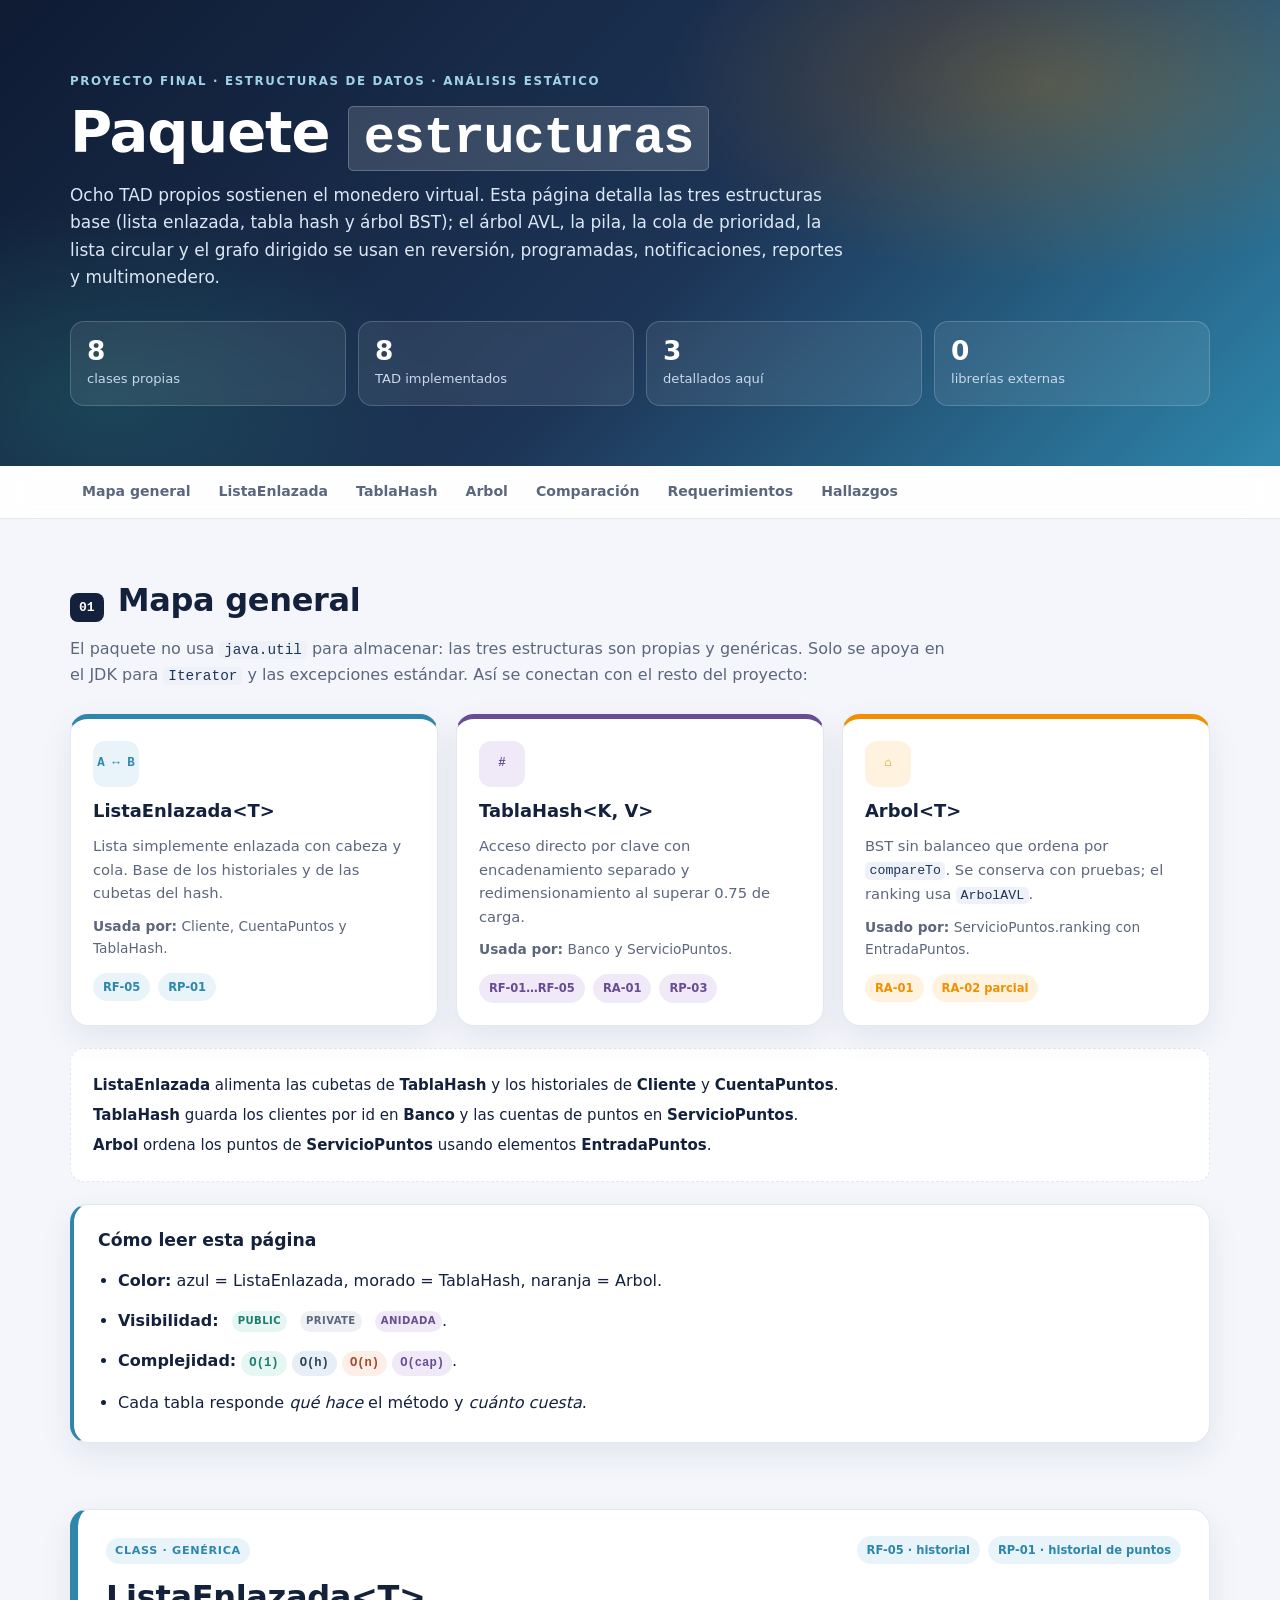
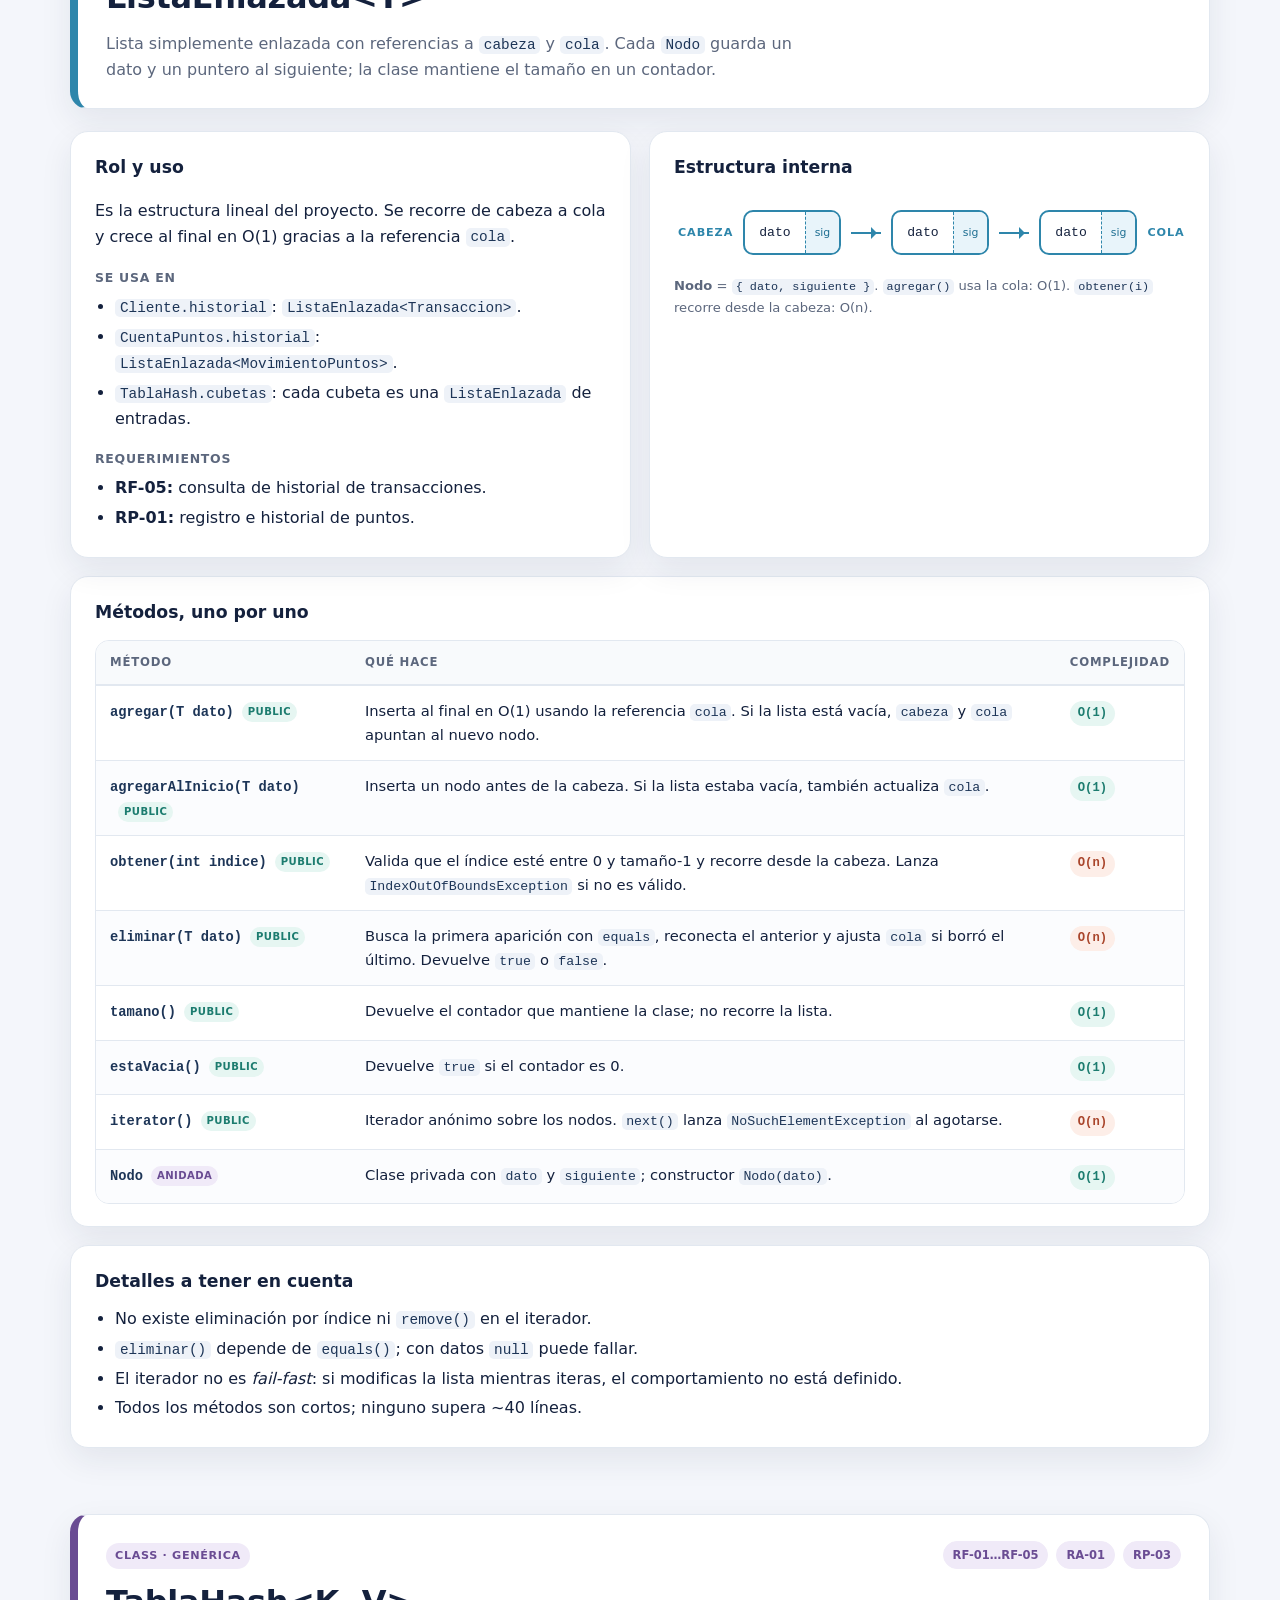
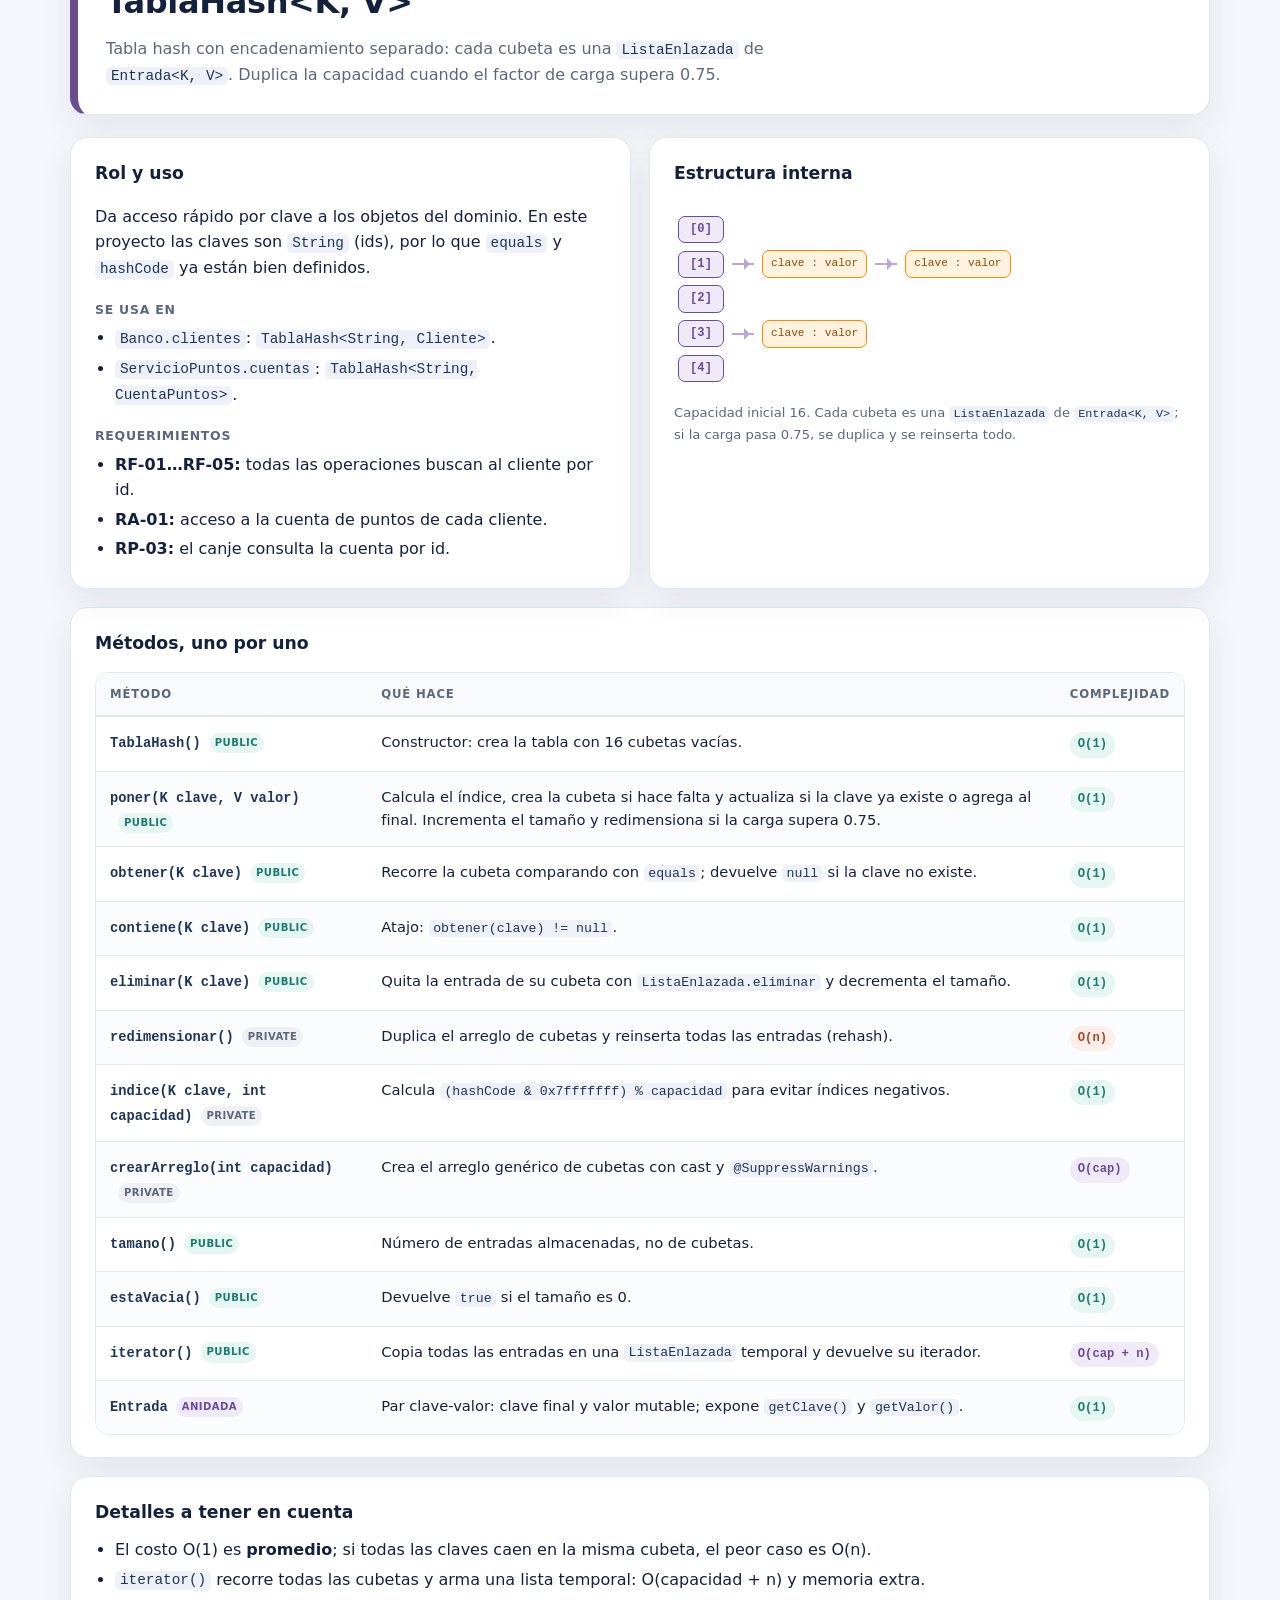
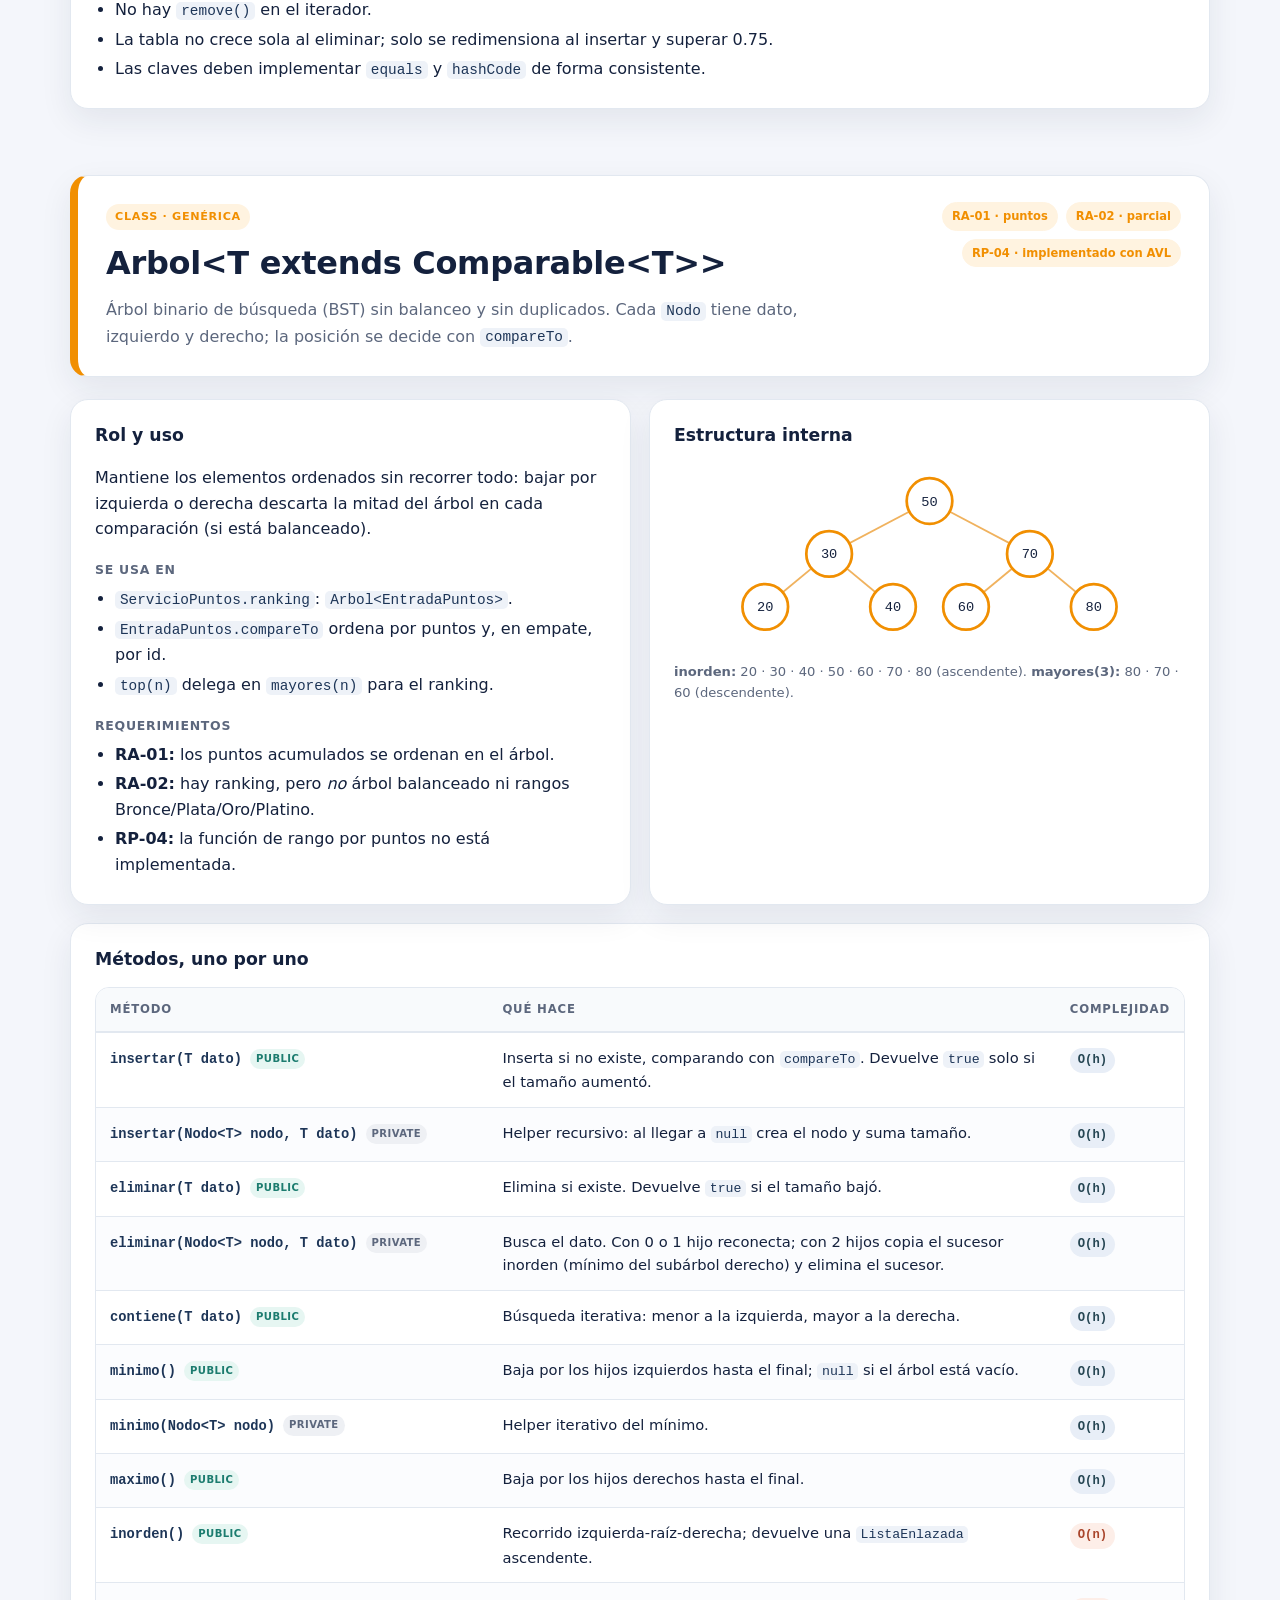
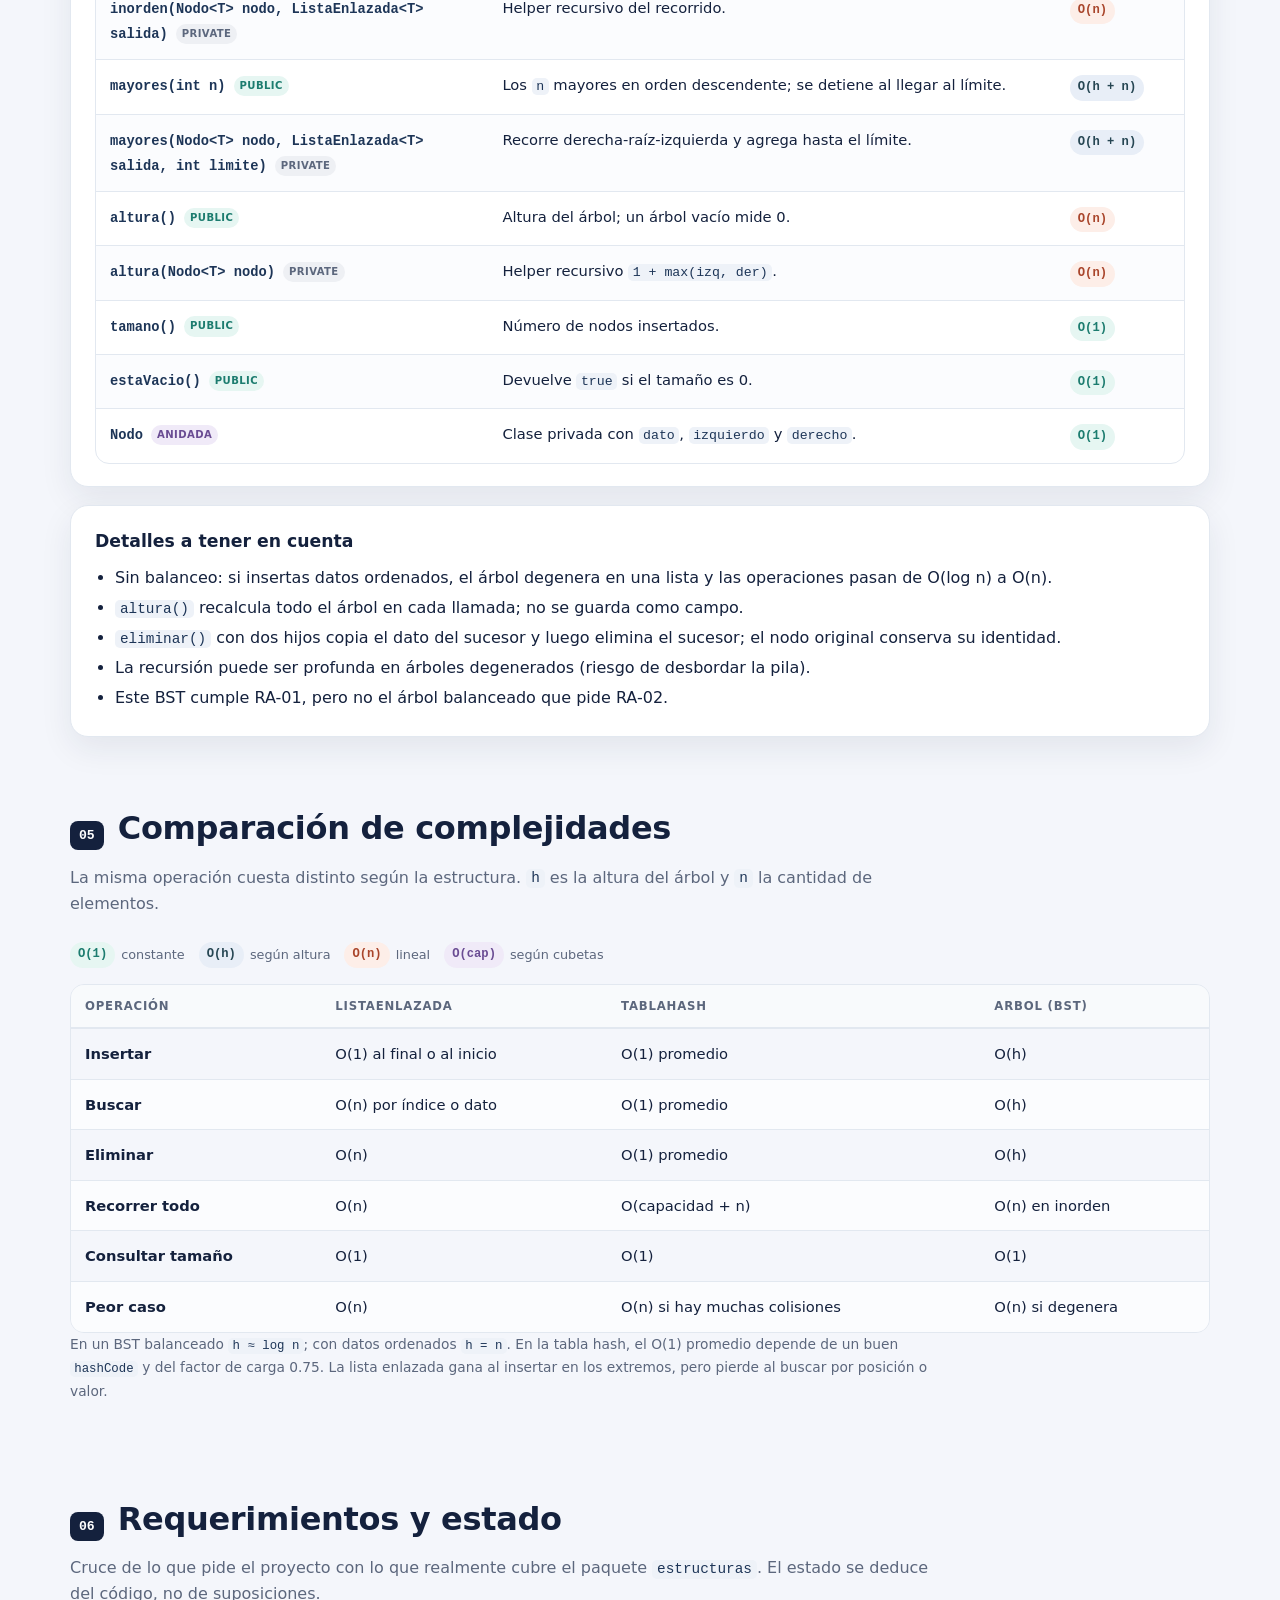
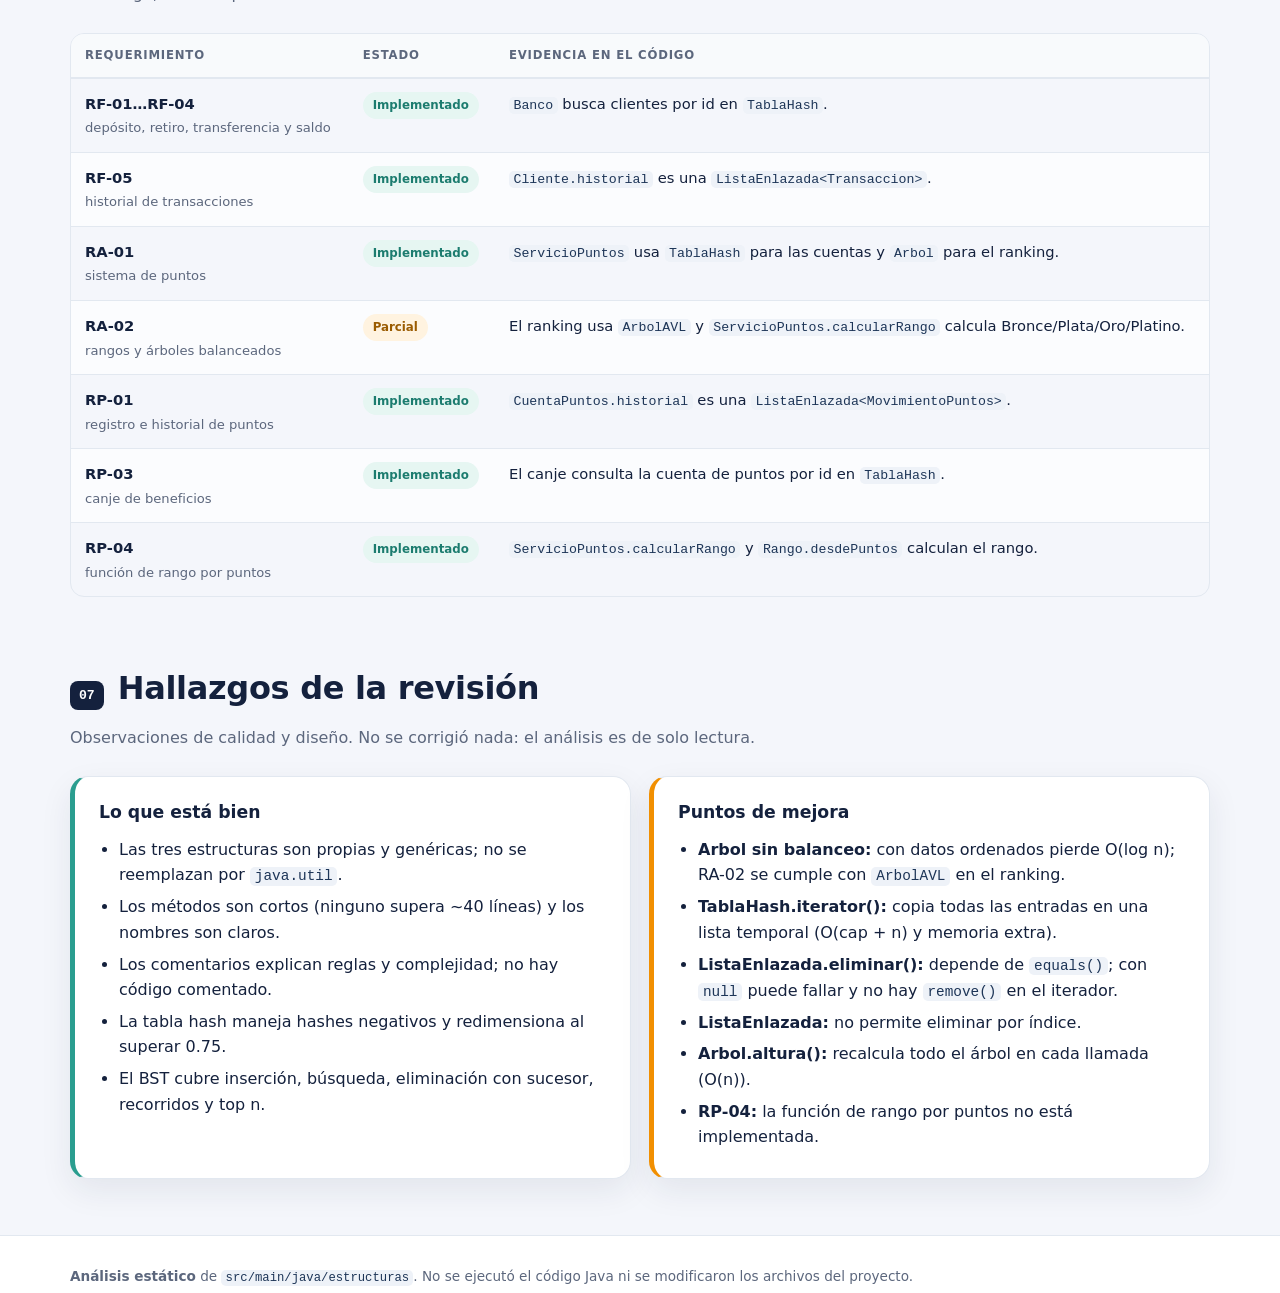
==== commit a4fcd719: "Actualiza guias y documentacion del proyecto" ====
--- a/ilustraciones/explicacion_estructuras/index.html
+++ b/ilustraciones/explicacion_estructuras/index.html
@@ -3,7 +3,7 @@
 <head>
   <meta charset="UTF-8">
   <meta name="viewport" content="width=device-width, initial-scale=1">
-  <meta name="description" content="Análisis visual del paquete estructuras del monedero virtual: ListaEnlazada, TablaHash y Arbol.">
+  <meta name="description" content="Análisis visual del paquete estructuras del monedero virtual: ocho TAD propios.">
   <title>Estructuras del monedero virtual</title>
   <link rel="stylesheet" href="estilos.css">
 </head>
@@ -15,14 +15,15 @@
       <p class="eyebrow">Proyecto final · Estructuras de datos · Análisis estático</p>
       <h1>Paquete <code>estructuras</code></h1>
       <p class="lead">
-        Las tres estructuras que sostienen el monedero virtual: la lista enlazada de los
-        historiales, la tabla hash de acceso por id y el árbol de búsqueda del ranking de
-        puntos. Una guía visual de qué hace cada clase y cada método.
+        Ocho TAD propios sostienen el monedero virtual. Esta página detalla las tres
+        estructuras base (lista enlazada, tabla hash y árbol BST); el árbol AVL, la pila,
+        la cola de prioridad, la lista circular y el grafo dirigido se usan en reversión,
+        programadas, notificaciones, reportes y multimonedero.
       </p>
       <ul class="hero-stats">
-        <li><strong>3</strong><span>clases propias</span></li>
-        <li><strong>37</strong><span>métodos y miembros</span></li>
-        <li><strong>3</strong><span>TAD implementados</span></li>
+        <li><strong>8</strong><span>clases propias</span></li>
+        <li><strong>8</strong><span>TAD implementados</span></li>
+        <li><strong>3</strong><span>detallados aquí</span></li>
         <li><strong>0</strong><span>librerías externas</span></li>
       </ul>
     </div>
@@ -73,7 +74,7 @@
         <article class="map-card map-arbol">
           <span class="map-symbol" aria-hidden="true">⌂</span>
           <h3>Arbol&lt;T&gt;</h3>
-          <p>BST sin balanceo que ordena por <code>compareTo</code>. Sostiene el ranking y el top n de puntos.</p>
+            <p>BST sin balanceo que ordena por <code>compareTo</code>. Se conserva con pruebas; el ranking usa <code>ArbolAVL</code>.</p>
           <p class="map-use"><strong>Usado por:</strong> ServicioPuntos.ranking con EntradaPuntos.</p>
           <div class="req-tags"><span class="tag">RA-01</span><span class="tag">RA-02 parcial</span></div>
         </article>
@@ -386,7 +387,7 @@
         <div class="req-tags">
           <span class="tag">RA-01 · puntos</span>
           <span class="tag">RA-02 · parcial</span>
-          <span class="tag">RP-04 · pendiente</span>
+          <span class="tag">RP-04 · implementado con AVL</span>
         </div>
       </div>
 
@@ -668,7 +669,7 @@
             <tr>
               <td><strong>RA-02</strong><br><span class="muted">rangos y árboles balanceados</span></td>
               <td><span class="status partial">Parcial</span></td>
-              <td>Hay ranking con <code>Arbol</code>, pero es un BST sin balanceo y no existen los rangos Bronce/Plata/Oro/Platino.</td>
+              <td>El ranking usa <code>ArbolAVL</code> y <code>ServicioPuntos.calcularRango</code> calcula Bronce/Plata/Oro/Platino.</td>
             </tr>
             <tr>
               <td><strong>RP-01</strong><br><span class="muted">registro e historial de puntos</span></td>
@@ -682,8 +683,8 @@
             </tr>
             <tr>
               <td><strong>RP-04</strong><br><span class="muted">función de rango por puntos</span></td>
-              <td><span class="status pending">Pendiente</span></td>
-              <td>No hay método que calcule el rango a partir de los puntos.</td>
+              <td><span class="status ok">Implementado</span></td>
+              <td><code>ServicioPuntos.calcularRango</code> y <code>Rango.desdePuntos</code> calculan el rango.</td>
             </tr>
           </tbody>
         </table>
@@ -715,7 +716,7 @@
         <article class="finding warn">
           <h3>Puntos de mejora</h3>
           <ul>
-            <li><strong>Arbol sin balanceo:</strong> con datos ordenados pierde O(log n). RA-02 pide árboles balanceados.</li>
+            <li><strong>Arbol sin balanceo:</strong> con datos ordenados pierde O(log n); RA-02 se cumple con <code>ArbolAVL</code> en el ranking.</li>
             <li><strong>TablaHash.iterator():</strong> copia todas las entradas en una lista temporal (O(cap + n) y memoria extra).</li>
             <li><strong>ListaEnlazada.eliminar():</strong> depende de <code>equals()</code>; con <code>null</code> puede fallar y no hay <code>remove()</code> en el iterador.</li>
             <li><strong>ListaEnlazada:</strong> no permite eliminar por índice.</li>
